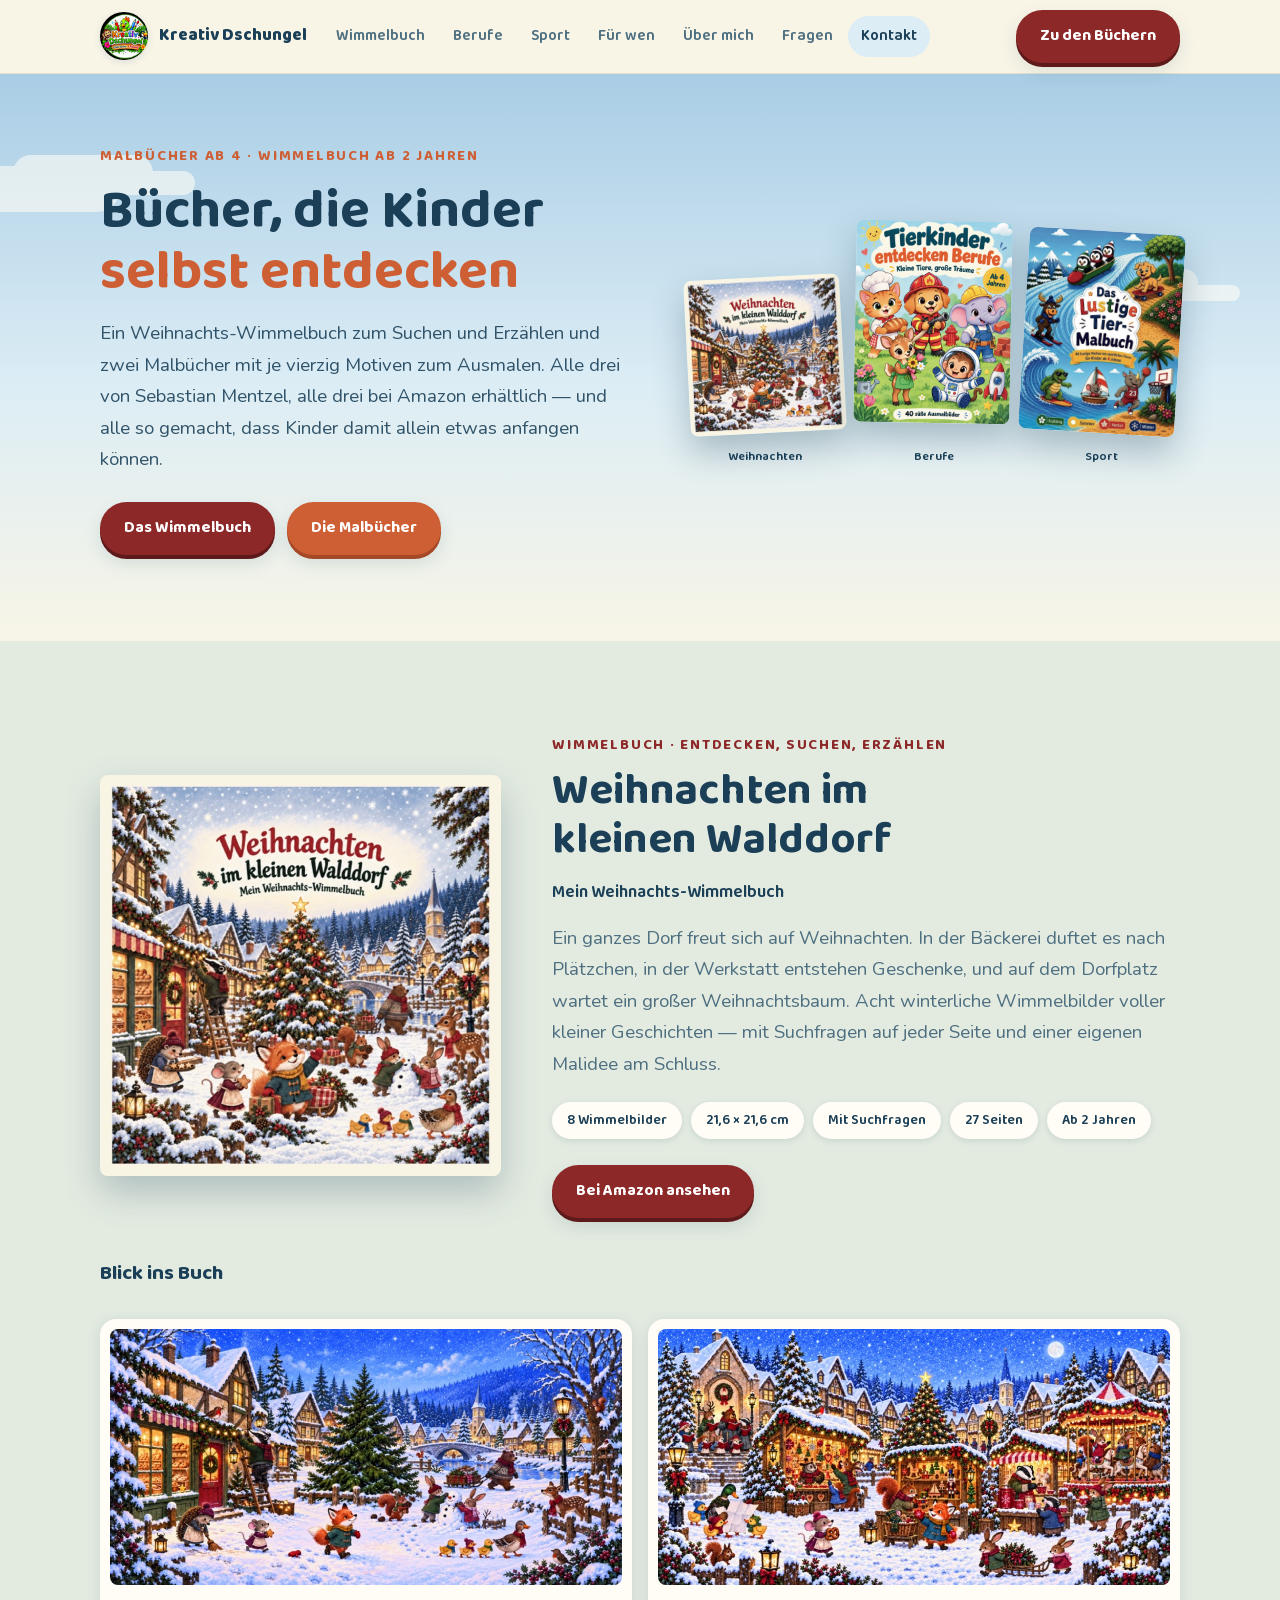
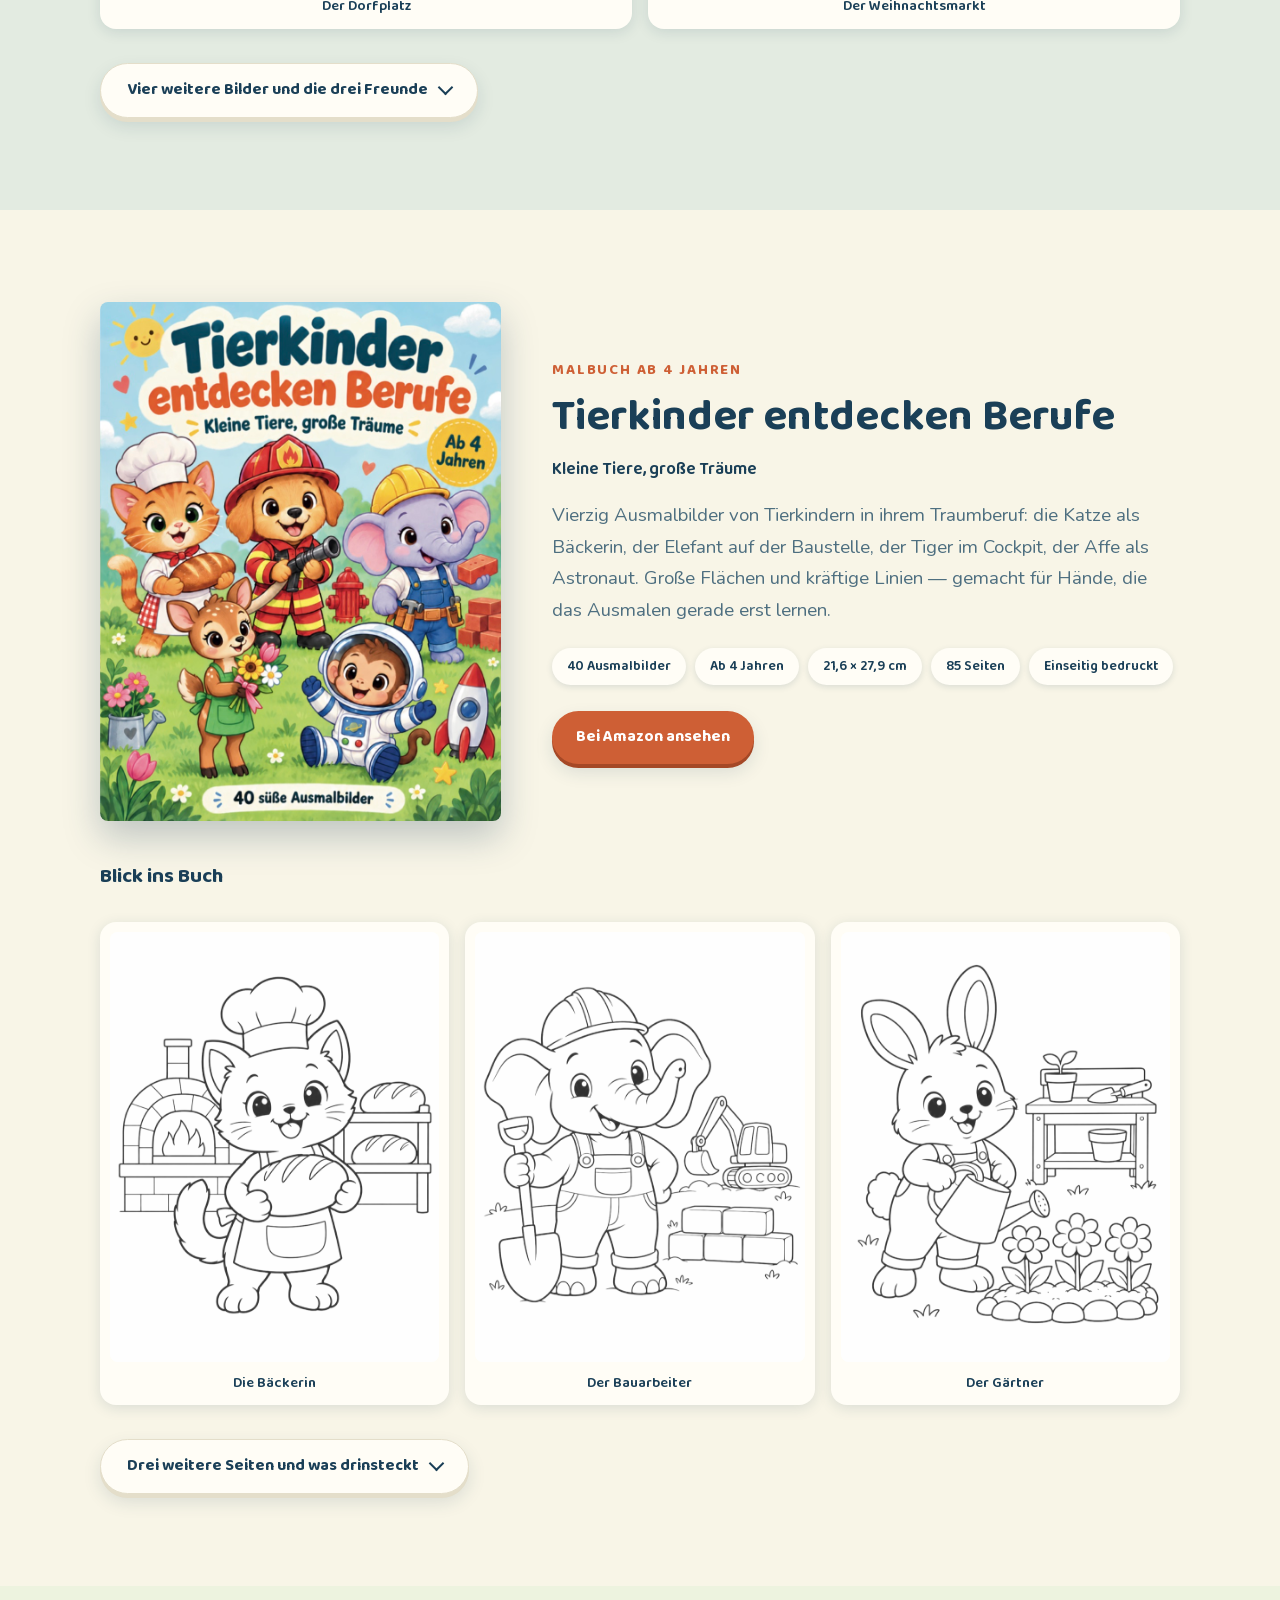
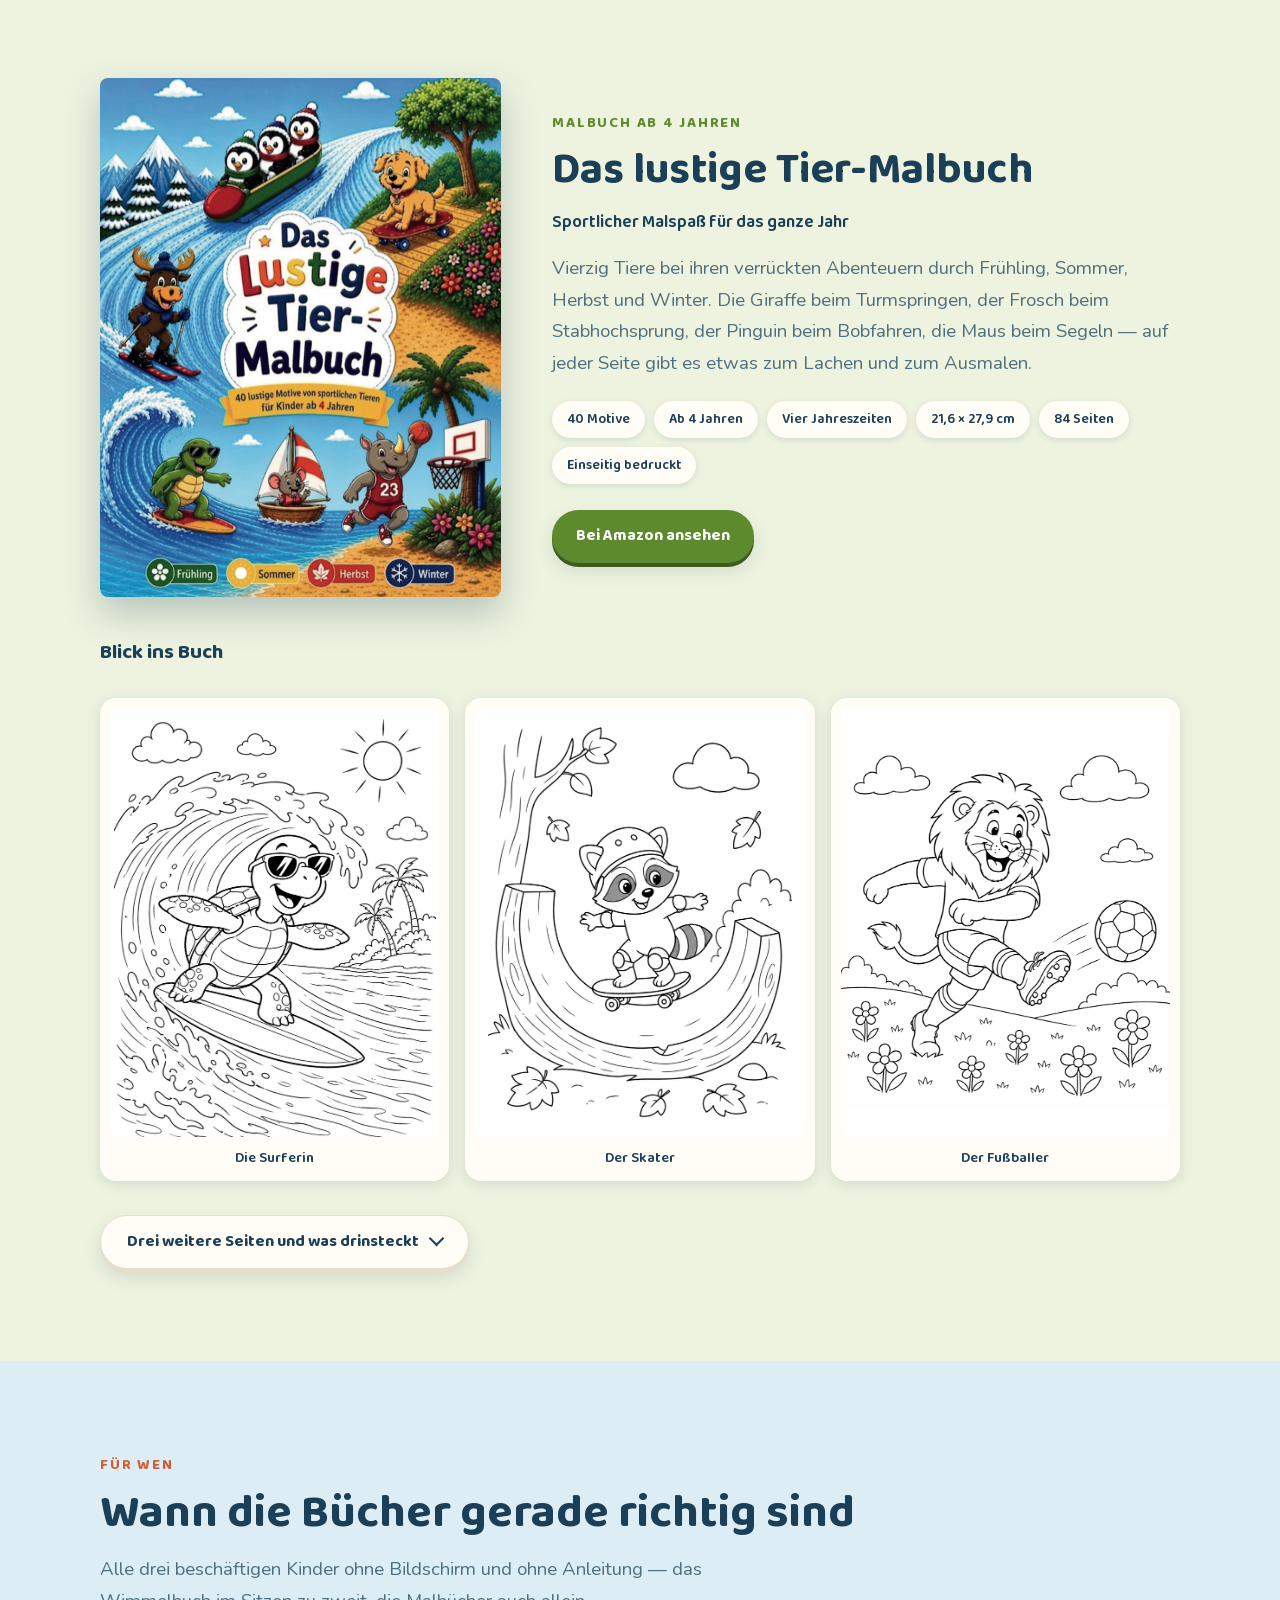
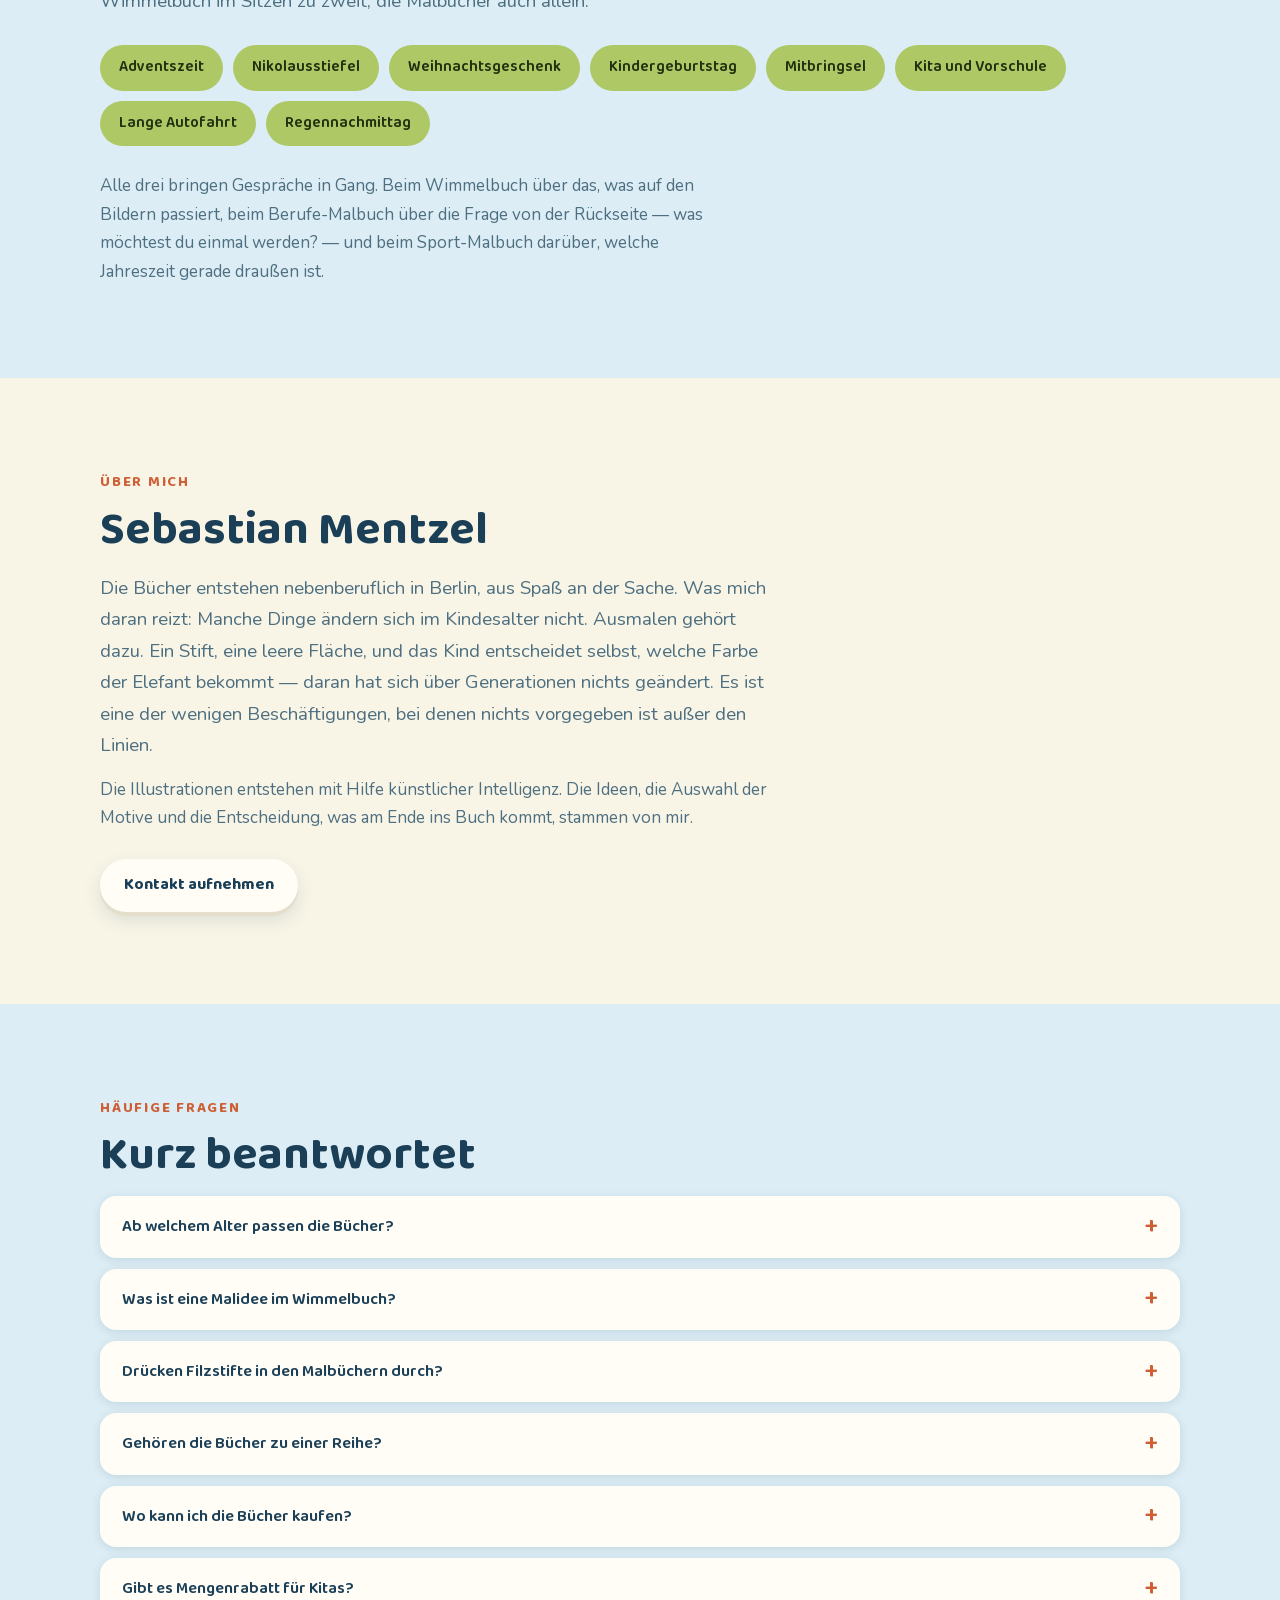
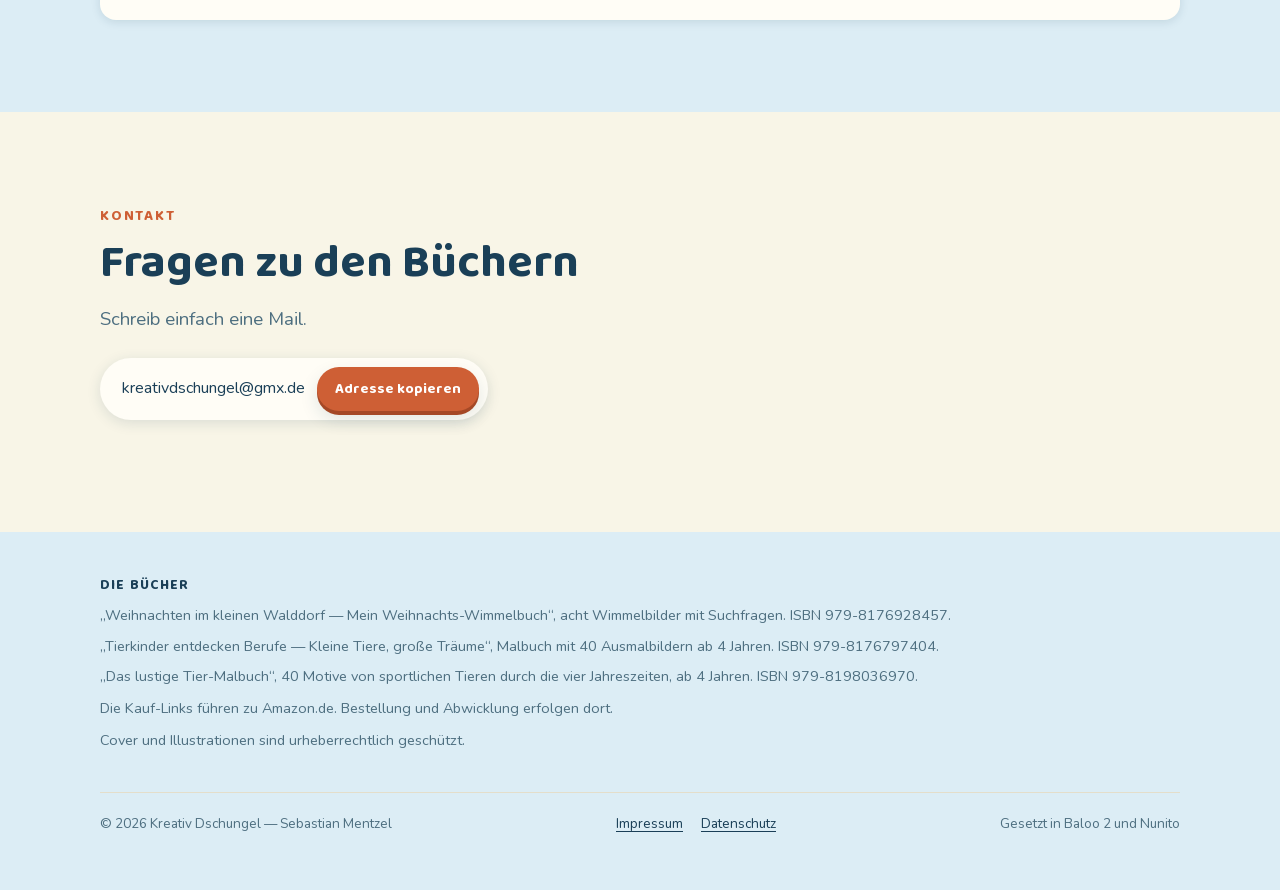
==== index.html @ 21542863 "Knoepfe durch Buttons ersetzen In der FAQ-Antwort zum Kauf, in den dazugehoerigen Strukturdaten und " ====
<!doctype html>
<html lang="de">
<head>
<meta charset="utf-8">
<meta name="viewport" content="width=device-width, initial-scale=1, viewport-fit=cover">

<title>Malbücher ab 4 und Weihnachts-Wimmelbuch ab 2 — Kreativ Dschungel</title>
<meta name="description" content="Zwei Malbücher mit je 40 Motiven ab 4 Jahren und ein Weihnachts-Wimmelbuch ab 2 Jahren. Blick ins Buch online, erhältlich bei Amazon.">
<meta name="author" content="Sebastian Mentzel">
<link rel="canonical" href="https://kreativdschungel.de/">

<meta property="og:type" content="website">
<meta property="og:locale" content="de_DE">
<meta property="og:site_name" content="Kreativ Dschungel">
<meta property="og:title" content="Malbücher ab 4 und Weihnachts-Wimmelbuch ab 2 Jahren">
<meta property="og:description" content="Zwei Malbücher mit je 40 Motiven und ein Weihnachts-Wimmelbuch. Mit Blick ins Buch.">
<meta property="og:image:type" content="image/png">
<meta property="og:url" content="https://kreativdschungel.de/">
<meta property="og:image" content="https://kreativdschungel.de/vorschaubild.png">
<meta property="og:image:width" content="1200">
<meta property="og:image:height" content="630">
<meta property="og:image:alt" content="Die Cover der drei Bücher: Weihnachten im kleinen Walddorf, Tierkinder entdecken Berufe und Das lustige Tier-Malbuch">
<meta name="twitter:card" content="summary_large_image">

<!-- Pinterest: Code aus Einstellungen → Beanspruchte Konten → Website beanspruchen -->
<meta name="p:domain_verify" content="da40b2f46537a0f3eeecba8cd57c18a6">

<link rel="icon" href="favicon.svg" type="image/svg+xml">
<meta name="theme-color" content="#F8F5E7" media="(prefers-color-scheme: light)">
<meta name="theme-color" content="#122A38" media="(prefers-color-scheme: dark)">

<link rel="preload" href="fonts/baloo-2-latin.woff2" as="font" type="font/woff2" crossorigin>
<link rel="preload" href="fonts/nunito-latin.woff2" as="font" type="font/woff2" crossorigin>
<link rel="stylesheet" href="schriften.css">

<link rel="stylesheet" href="stil.css?v=20261118a">
</head>
<body>

<header class="site">
  <div class="wrap bar">
    <a class="marke" href="#oben">
      <img src="bilder/logo.png" alt="" width="48" height="48">
      <span>Kreativ Dschungel</span>
    </a>
    <nav class="haupt" aria-label="Hauptnavigation">
      <a href="#walddorf">Wimmelbuch</a>
      <a href="#tierkinder">Berufe</a>
      <a href="#tiermalbuch">Sport</a>
      <a href="#anlaesse">Für wen</a>
      <a href="#autor">Über mich</a>
      <a href="#fragen">Fragen</a>
      <a href="#kontakt">Kontakt</a>
    </nav>
    <a class="knopf gruen" href="#walddorf">Zu den Büchern</a>
  </div>
</header>

<main id="oben">

<section class="hero">
  <span class="wolke w1"></span><span class="wolke w2"></span>
  <div class="wrap hero-raster">
    <div>
      <p class="kicker">Malbücher ab 4 · Wimmelbuch ab 2 Jahren</p>
      <h1>Bücher, die Kinder <span class="ton">selbst entdecken</span></h1>
      <p class="lead">Ein Weihnachts-Wimmelbuch zum Suchen und Erzählen und zwei Malbücher mit je vierzig Motiven zum Ausmalen. Alle drei von Sebastian Mentzel, alle drei bei Amazon erhältlich — und alle so gemacht, dass Kinder damit allein etwas anfangen können.</p>
      <div class="tasten">
        <a class="knopf gruen" href="#walddorf">Das Wimmelbuch</a>
        <a class="knopf" href="#tierkinder">Die Malbücher</a>
      </div>
    </div>
    <div class="zweibuch">
      <a href="#walddorf">
        <img src="bilder/cover-walddorf.jpg" width="760" height="760" fetchpriority="high" decoding="async" alt="Weihnachts-Wimmelbuch für Kinder: Cover von Weihnachten im kleinen Walddorf mit Fuchs, Maus und geschmücktem Weihnachtsbaum">
        <span>Weihnachten</span>
      </a>
      <a href="#tierkinder">
        <img src="bilder/cover-tierkinder.jpg" width="900" height="1165" alt="Cover: Tierkinder entdecken Berufe — Katze als Bäckerin, Hund als Feuerwehrmann, Elefant als Bauarbeiter">
        <span>Berufe</span>
      </a>
      <a href="#tiermalbuch">
        <img src="bilder/cover-tiermalbuch.jpg" width="760" height="983" alt="Cover: Das lustige Tier-Malbuch — Pinguine im Bob, Elch auf Skiern, Schildkröte auf dem Surfbrett">
        <span>Sport</span>
      </a>
    </div>
  </div>
</section>

<!-- ======================= WIMMELBUCH ======================= -->
<section class="buch walddorf" id="walddorf">
  <div class="wrap">
    <div class="buch-kopf">
      <img class="cover" src="bilder/cover-walddorf.jpg" width="760" height="760"
           alt="Weihnachts-Wimmelbuch ab 2 Jahren: Cover von Weihnachten im kleinen Walddorf">
      <div>
        <p class="kicker" style="color:var(--rot)">Wimmelbuch · Entdecken, Suchen, Erzählen</p>
        <h2>Weihnachten im kleinen Walddorf</h2>
        <p class="reihe">Mein Weihnachts-Wimmelbuch</p>
        <p class="lead" style="margin-top:16px">Ein ganzes Dorf freut sich auf Weihnachten. In der Bäckerei duftet es nach Plätzchen, in der Werkstatt entstehen Geschenke, und auf dem Dorfplatz wartet ein großer Weihnachtsbaum. Acht winterliche Wimmelbilder voller kleiner Geschichten — mit Suchfragen auf jeder Seite und einer eigenen Malidee am Schluss.</p>
        <ul class="merkmale">
          <li>8 Wimmelbilder</li>
          <li>21,6 × 21,6 cm</li>
          <li>Mit Suchfragen</li>
          <li>27 Seiten</li>
          <li>Ab 2 Jahren</li>
        </ul>
        <div class="tasten">
          <a class="knopf gruen" href="https://www.amazon.de/dp/B0HL3NRJ7P" target="_blank" rel="noopener">Bei Amazon ansehen</a>
        </div>
      </div>
    </div>


    <h3 style="font-size:1.3rem; margin-top:44px">Blick ins Buch</h3>
    <input class="mehr-schalter" type="checkbox" id="mehr-walddorf">
    <div class="szenen">
        <figure><img src="bilder/wimmel-1.jpg" width="1000" height="500" loading="lazy" alt="Wimmelbild Dorfplatz: verschneites Walddorf mit Häusern, Tannen und spielenden Tieren"><figcaption>Der Dorfplatz</figcaption></figure>
        <figure><img src="bilder/wimmel-3.jpg" width="1000" height="500" loading="lazy" alt="Wimmelbild Weihnachtsmarkt: beleuchtete Buden, Karussell und Besucher im Schnee"><figcaption>Der Weihnachtsmarkt</figcaption></figure>
        <figure><img src="bilder/wimmel-2.jpg" width="1000" height="500" loading="lazy" alt="Wimmelbild Werkstatt: Tiere bauen Weihnachtsgeschenke zwischen Werkzeug und Regalen"><figcaption>Die Werkstatt</figcaption></figure>
        <figure><img src="bilder/wimmel-4.jpg" width="1000" height="500" loading="lazy" alt="Wimmelbild Winterwald: Rehe, Füchse und Schlitten im verschneiten Wald"><figcaption>Der Winterwald</figcaption></figure>
        <figure><img src="bilder/wimmel-5.jpg" width="760" height="760" loading="lazy" alt="Wimmelbild Backstube: Bär, Igel und Hasen backen Weihnachtsplätzchen am Ofen"><figcaption>Die Backstube</figcaption></figure>
        <figure><img src="bilder/wimmel-6.jpg" width="760" height="760" loading="lazy" alt="Wimmelbild Dorfladen: Fuchs und Dachs zwischen Regalen voller Weihnachtswaren"><figcaption>Der Dorfladen</figcaption></figure>
    </div>
    <div class="extra">
      <h3 style="font-size:1.3rem">Drei Freunde führen durch das Dorf</h3>
      <div class="karten">
        <div class="karte">
          <h3>Fips, der Fuchs</h3>
          <p>Am türkisfarbenen Mantel und am gelben Schal zu erkennen. Er läuft durch alle acht Bilder — und ist nicht immer leicht zu finden.</p>
        </div>
        <div class="karte">
          <h3>Milla, die Maus</h3>
          <p>Rotes Kleid, helle Schürze. Sie bringt gern etwas Leckeres mit, meistens frisch aus der Bäckerei.</p>
        </div>
        <div class="karte">
          <h3>Pip, das Rotkehlchen</h3>
          <p>Klein, mit roter Brust, und selten dort, wo man zuerst schaut. Auf jeder Doppelseite sitzt er woanders.</p>
        </div>
      </div>
    </div>
    <label class="mehr-knopf" for="mehr-walddorf">
      <span class="auf">Vier weitere Bilder und die drei Freunde</span>
      <span class="zu">Weniger anzeigen</span>
    </label>
  </div>
</section>

<!-- ======================= MALBUCH ======================= -->
<section class="buch" id="tierkinder">
  <div class="wrap">
    <div class="buch-kopf">
      <img class="cover" src="bilder/cover-tierkinder.jpg" width="900" height="1165"
           alt="Malbuch Berufe ab 4 Jahren: Cover von Tierkinder entdecken Berufe">
      <div>
        <p class="kicker">Malbuch ab 4 Jahren</p>
        <h2>Tierkinder entdecken Berufe</h2>
        <p class="reihe">Kleine Tiere, große Träume</p>
        <p class="lead" style="margin-top:16px">Vierzig Ausmalbilder von Tierkindern in ihrem Traumberuf: die Katze als Bäckerin, der Elefant auf der Baustelle, der Tiger im Cockpit, der Affe als Astronaut. Große Flächen und kräftige Linien — gemacht für Hände, die das Ausmalen gerade erst lernen.</p>
        <ul class="merkmale">
          <li>40 Ausmalbilder</li>
          <li>Ab 4 Jahren</li>
          <li>21,6 × 27,9 cm</li>
          <li>85 Seiten</li>
          <li>Einseitig bedruckt</li>
        </ul>
        <div class="tasten">
          <a class="knopf" href="https://www.amazon.de/dp/B0HKYQXX5G" target="_blank" rel="noopener">Bei Amazon ansehen</a>
        </div>
      </div>
    </div>


    <h3 style="font-size:1.3rem; margin-top:44px">Blick ins Buch</h3>
    <input class="mehr-schalter" type="checkbox" id="mehr-tierkinder">
    <div class="motive">
        <figure><img src="bilder/ausmalbild-1.png" width="760" height="991" loading="lazy" alt="Ausmalbild Bäckerin: Katze mit Brot vor dem Backofen, Malvorlage für Kinder ab 4"><figcaption>Die Bäckerin</figcaption></figure>
        <figure><img src="bilder/ausmalbild-3.png" width="760" height="991" loading="lazy" alt="Ausmalbild Bauarbeiter: Elefant mit Schaufel und Bagger, Malvorlage für Kinder ab 4"><figcaption>Der Bauarbeiter</figcaption></figure>
        <figure><img src="bilder/ausmalbild-2.png" width="760" height="991" loading="lazy" alt="Ausmalbild Gärtner: Hase mit Gießkanne im Blumenbeet, Malvorlage für Kinder ab 4"><figcaption>Der Gärtner</figcaption></figure>
        <figure><img src="bilder/ausmalbild-4.png" width="760" height="991" loading="lazy" alt="Ausmalbild Pilot: Tiger mit Klemmbrett vor einem Flugzeug, Malvorlage für Kinder ab 4"><figcaption>Der Pilot</figcaption></figure>
        <figure><img src="bilder/ausmalbild-5.png" width="760" height="991" loading="lazy" alt="Ausmalbild Friseur: Löwe mit Kamm und Schere, Malvorlage für Kinder ab 4"><figcaption>Der Friseur</figcaption></figure>
        <figure><img src="bilder/ausmalbild-6.png" width="760" height="991" loading="lazy" alt="Ausmalbild Koch: Bär mit Kochlöffel am Herd, Malvorlage für Kinder ab 4"><figcaption>Der Koch</figcaption></figure>
    </div>
    <div class="extra">
      <div class="karten">
        <div class="karte">
          <h3>Große Flächen</h3>
          <p>Keine Schraffuren, keine Mini-Details. Die Formen sind so groß, dass der Stift auch dann im Feld bleibt, wenn die Hand noch wackelt.</p>
        </div>
        <div class="karte">
          <h3>Einseitig bedruckt</h3>
          <p>Jedes Motiv hat seine eigene Seite, die Rückseite bleibt leer. Drückt ein Filzstift durch, ist kein zweites Bild ruiniert.</p>
        </div>
        <div class="karte">
          <h3>Vierzig Berufe</h3>
          <p>Vom Bäcker über die Feuerwehr bis zur Raumfahrt. Jedes Bild zeigt einen Beruf mit seinem Werkzeug — und gibt beim Ausmalen etwas zu erzählen.</p>
        </div>
      </div>
    </div>
    <label class="mehr-knopf" for="mehr-tierkinder">
      <span class="auf">Drei weitere Seiten und was drinsteckt</span>
      <span class="zu">Weniger anzeigen</span>
    </label>
  </div>
</section>

<!-- ======================= SPORT-MALBUCH ======================= -->
<section class="buch sport" id="tiermalbuch">
  <div class="wrap">
    <div class="buch-kopf">
      <img class="cover" src="bilder/cover-tiermalbuch.jpg" width="760" height="983"
           alt="Tier-Malbuch ab 4 Jahren: Cover mit sportlichen Tieren in allen vier Jahreszeiten">
      <div>
        <p class="kicker" style="color:var(--sport)">Malbuch ab 4 Jahren</p>
        <h2>Das lustige Tier-Malbuch</h2>
        <p class="reihe">Sportlicher Malspaß für das ganze Jahr</p>
        <p class="lead" style="margin-top:16px">Vierzig Tiere bei ihren verrückten Abenteuern durch Frühling, Sommer, Herbst und Winter. Die Giraffe beim Turmspringen, der Frosch beim Stabhochsprung, der Pinguin beim Bobfahren, die Maus beim Segeln — auf jeder Seite gibt es etwas zum Lachen und zum Ausmalen.</p>
        <ul class="merkmale">
          <li>40 Motive</li>
          <li>Ab 4 Jahren</li>
          <li>Vier Jahreszeiten</li>
          <li>21,6 × 27,9 cm</li>
          <li>84 Seiten</li>
          <li>Einseitig bedruckt</li>
        </ul>
        <div class="tasten">
          <a class="knopf gras" href="https://www.amazon.de/dp/B0H2L4VM4R" target="_blank" rel="noopener">Bei Amazon ansehen</a>
        </div>
      </div>
    </div>


    <h3 style="font-size:1.3rem; margin-top:44px">Blick ins Buch</h3>
    <input class="mehr-schalter" type="checkbox" id="mehr-tiermalbuch">
    <div class="motive">
        <figure><img src="bilder/sport-3.png" width="760" height="991" loading="lazy" alt="Ausmalbild Schildkröte beim Surfen: Schildkröte mit Sonnenbrille auf der Welle, Malvorlage für Kinder ab 4"><figcaption>Die Surferin</figcaption></figure>
        <figure><img src="bilder/sport-5.png" width="760" height="991" loading="lazy" alt="Ausmalbild Waschbär auf dem Skateboard: Waschbär mit Helm in der Rampe, Malvorlage für Kinder ab 4"><figcaption>Der Skater</figcaption></figure>
        <figure><img src="bilder/sport-1.png" width="760" height="991" loading="lazy" alt="Ausmalbild Löwe beim Fußball: Löwe mit Trikot und Ball auf der Wiese, Malvorlage für Kinder ab 4"><figcaption>Der Fußballer</figcaption></figure>
        <figure><img src="bilder/sport-2.png" width="760" height="991" loading="lazy" alt="Ausmalbild Hase beim Seilspringen: Hase springt Seil zwischen Blumen, Malvorlage für Kinder ab 4"><figcaption>Die Seilspringerin</figcaption></figure>
        <figure><img src="bilder/sport-4.png" width="760" height="991" loading="lazy" alt="Ausmalbild Krabbe beim Volleyball: Krabbe am Netz im Sand, Malvorlage für Kinder ab 4"><figcaption>Der Volleyballer</figcaption></figure>
        <figure><img src="bilder/sport-6.png" width="760" height="991" loading="lazy" alt="Ausmalbild Katze beim Schlittschuhlaufen: Katze mit Mütze auf dem Eis, Malvorlage für Kinder ab 4"><figcaption>Die Eisläuferin</figcaption></figure>
    </div>
    <div class="extra">
      <div class="karten">
        <div class="karte">
          <h3>Vier Jahreszeiten</h3>
          <p>Die Motive sind nach Frühling, Sommer, Herbst und Winter geordnet. Nebenbei lernt sich, was im Jahr wann passiert — ohne dass es nach Lernen aussieht.</p>
        </div>
        <div class="karte">
          <h3>Sport als Aufhänger</h3>
          <p>Jedes Tier macht etwas: Skifahren, Surfen, Basketball, Segeln. Das gibt beim Ausmalen mehr zu bereden als ein Tier, das nur dasteht.</p>
        </div>
        <div class="karte">
          <h3>Kein Durchdrücken</h3>
          <p>Jedes Motiv liegt auf einem eigenen Blatt mit leerer Rückseite. Große Ausmalflächen, passend für Kinder ab vier.</p>
        </div>
      </div>
    </div>
    <label class="mehr-knopf" for="mehr-tiermalbuch">
      <span class="auf">Drei weitere Seiten und was drinsteckt</span>
      <span class="zu">Weniger anzeigen</span>
    </label>
  </div>
</section>

<section id="anlaesse" style="background:var(--himmel-hell)">
  <div class="wrap">
    <p class="kicker">Für wen</p>
    <h2>Wann die Bücher gerade richtig sind</h2>
    <p class="lead">Alle drei beschäftigen Kinder ohne Bildschirm und ohne Anleitung — das Wimmelbuch im Sitzen zu zweit, die Malbücher auch allein.</p>
    <ul class="anlaesse">
      <li>Adventszeit</li>
      <li>Nikolausstiefel</li>
      <li>Weihnachtsgeschenk</li>
      <li>Kindergeburtstag</li>
      <li>Mitbringsel</li>
      <li>Kita und Vorschule</li>
      <li>Lange Autofahrt</li>
      <li>Regennachmittag</li>
    </ul>
    <p style="margin-top:26px; max-width:62ch; color:var(--tief-weich)">
      Alle drei bringen Gespräche in Gang. Beim Wimmelbuch über das, was auf den
      Bildern passiert, beim Berufe-Malbuch über die Frage von der Rückseite — was
      möchtest du einmal werden? — und beim Sport-Malbuch darüber, welche Jahreszeit
      gerade draußen ist.
    </p>
  </div>
</section>

<section id="autor">
  <div class="wrap autor">
    <div>
      <p class="kicker">Über mich</p>
      <h2>Sebastian Mentzel</h2>
      <p class="lead" style="margin-top:16px">
        Die B&#252;cher entstehen nebenberuflich in Berlin, aus Spa&#223; an der Sache.
        Was mich daran reizt: Manche Dinge &#228;ndern sich im Kindesalter nicht. Ausmalen
        geh&#246;rt dazu. Ein Stift, eine leere Fl&#228;che, und das Kind entscheidet selbst,
        welche Farbe der Elefant bekommt — daran hat sich &#252;ber Generationen nichts
        ge&#228;ndert. Es ist eine der wenigen Besch&#228;ftigungen, bei denen nichts
        vorgegeben ist au&#223;er den Linien.
      </p>
      <p style="margin-top:14px; color:var(--tief-weich)">
        Die Illustrationen entstehen mit Hilfe k&#252;nstlicher Intelligenz. Die Ideen, die
        Auswahl der Motive und die Entscheidung, was am Ende ins Buch kommt, stammen von
        mir.
      </p>
      <div class="tasten"><a class="knopf zweit" href="#kontakt">Kontakt aufnehmen</a></div>
    </div>
  </div>
</section>

<section id="fragen" style="background:var(--himmel-hell)">
  <div class="wrap">
    <p class="kicker">Häufige Fragen</p>
    <h2>Kurz beantwortet</h2>

    <details>
      <summary>Ab welchem Alter passen die Bücher?</summary>
      <div class="antwort">Beide Malbücher ab vier Jahren — die Flächen sind groß und die Linien kräftig genug für Kindergartenkinder. Das Wimmelbuch funktioniert schon früher, wenn ein Erwachsener mitschaut und die Suchfragen vorliest.</div>
    </details>
    <details>
      <summary>Was ist eine Malidee im Wimmelbuch?</summary>
      <div class="antwort">Am Ende des Buches steht eine Anregung zum Selbermalen, die an die Bilder anknüpft — so geht das Entdecken ins eigene Gestalten über, ohne dass ein zweites Buch nötig wäre.</div>
    </details>
    <details>
      <summary>Drücken Filzstifte in den Malbüchern durch?</summary>
      <div class="antwort">Filzstifte drücken auf normalem Papier fast immer durch. Deshalb sind beide Malbücher einseitig bedruckt: Die Rückseite jedes Motivs ist leer, ein durchgedrückter Stift ruiniert also kein zweites Bild. Für feine Ergebnisse sind Buntstifte und Wachsmaler trotzdem die bessere Wahl.</div>
    </details>
    <details>
      <summary>Gehören die Bücher zu einer Reihe?</summary>
      <div class="antwort">Alle drei erscheinen unter Kreativ Dschungel, sind aber in sich abgeschlossen und lassen sich unabhängig voneinander nutzen.</div>
    </details>
    <details>
      <summary>Wo kann ich die Bücher kaufen?</summary>
      <div class="antwort">Über Amazon — die Buttons auf dieser Seite führen direkt zur jeweiligen Produktseite. Bestellung, Versand und Rückgabe laufen vollständig dort; über diese Website wird nichts verkauft.</div>
    </details>
    <details>
      <summary>Gibt es Mengenrabatt für Kitas?</summary>
      <div class="antwort">Nein. Die Bücher werden erst gedruckt, wenn jemand sie bestellt (Print on Demand), und ausschließlich über Amazon verkauft. Ich habe keinen Lagerbestand und kann deshalb weder Staffelpreise noch Direktlieferungen anbieten. Mehrere Exemplare bestellt man genauso wie ein einzelnes — über die Produktseite.</div>
    </details>
  </div>
</section>

<section id="kontakt">
  <div class="wrap">
    <p class="kicker">Kontakt</p>
    <h2>Fragen zu den Büchern</h2>
    <p class="lead">Schreib einfach eine Mail.</p>
    <div class="postfach">
      <code id="mailAdresse">kreativdschungel@gmx.de</code>
      <button class="knopf klein" id="kopieren" type="button">Adresse kopieren</button>
    </div>
  </div>
</section>

</main>

<footer class="site">
  <div class="wrap">
    <div class="recht">
      <div>
        <h3>Die Bücher</h3>
        <p>„Weihnachten im kleinen Walddorf — Mein Weihnachts-Wimmelbuch“, acht Wimmelbilder mit Suchfragen. ISBN 979-8176928457.</p>
        <p style="margin-top:6px">„Tierkinder entdecken Berufe — Kleine Tiere, große Träume“, Malbuch mit 40 Ausmalbildern ab 4 Jahren. ISBN 979-8176797404.</p>
        <p style="margin-top:6px">„Das lustige Tier-Malbuch“, 40 Motive von sportlichen Tieren durch die vier Jahreszeiten, ab 4 Jahren. ISBN 979-8198036970.</p>
        <p style="margin-top:8px">Die Kauf-Links führen zu Amazon.de. Bestellung und Abwicklung erfolgen dort.</p>
        <p style="margin-top:8px">Cover und Illustrationen sind urheberrechtlich geschützt.</p>
      </div>
    </div>
    <div class="abspann">
      <span>© <span id="jahr">2026</span> Kreativ Dschungel — Sebastian Mentzel</span>
      <nav class="fussnavi" aria-label="Rechtliches">
        <a href="impressum.html">Impressum</a>
        <a href="datenschutz.html">Datenschutz</a>
      </nav>
      <span>Gesetzt in Baloo 2 und Nunito</span>
    </div>
  </div>
</footer>

<script type="application/ld+json">
{
  "@context": "https://schema.org",
  "@graph": [
    {
      "@type": "WebSite",
      "@id": "https://kreativdschungel.de/#website",
      "url": "https://kreativdschungel.de/",
      "name": "Kreativ Dschungel",
      "description": "Malbücher und Wimmelbücher für Kinder ab 4 Jahren",
      "inLanguage": "de-DE",
      "publisher": {
        "@id": "https://kreativdschungel.de/#verlag"
      }
    },
    {
      "@type": "Organization",
      "@id": "https://kreativdschungel.de/#verlag",
      "name": "Kreativ Dschungel",
      "url": "https://kreativdschungel.de/",
      "logo": "https://kreativdschungel.de/bilder/logo.png",
      "founder": {
        "@id": "https://kreativdschungel.de/#autor"
      }
    },
    {
      "@type": "Person",
      "@id": "https://kreativdschungel.de/#autor",
      "name": "Sebastian Mentzel",
      "jobTitle": "Autor und Illustrator",
      "url": "https://kreativdschungel.de/#autor"
    },
    {
      "@type": "ItemList",
      "name": "Bücher von Kreativ Dschungel",
      "numberOfItems": 3,
      "itemListElement": [
        {
          "@type": "Book",
          "position": 1,
          "name": "Weihnachten im kleinen Walddorf: Mein Weihnachts-Wimmelbuch",
          "author": {
            "@id": "https://kreativdschungel.de/#autor"
          },
          "inLanguage": "de",
          "bookFormat": "https://schema.org/Paperback",
          "genre": "Wimmelbuch",
          "image": "https://kreativdschungel.de/bilder/cover-walddorf.jpg",
          "sameAs": "https://www.amazon.de/dp/B0HL3NRJ7P",
          "publisher": {
            "@id": "https://kreativdschungel.de/#verlag"
          },
          "isAccessibleForFree": false
        },
        {
          "@type": "Book",
          "position": 2,
          "name": "Tierkinder entdecken Berufe: Kleine Tiere, große Träume",
          "author": {
            "@id": "https://kreativdschungel.de/#autor"
          },
          "inLanguage": "de",
          "bookFormat": "https://schema.org/Paperback",
          "typicalAgeRange": "4-8",
          "genre": "Malbuch",
          "image": "https://kreativdschungel.de/bilder/cover-tierkinder.jpg",
          "sameAs": "https://www.amazon.de/dp/B0HKYQXX5G",
          "publisher": {
            "@id": "https://kreativdschungel.de/#verlag"
          },
          "isAccessibleForFree": false
        },
        {
          "@type": "Book",
          "position": 3,
          "name": "Das lustige Tier-Malbuch: 40 lustige Motive von sportlichen Tieren für Kinder ab 4 Jahren",
          "author": {
            "@id": "https://kreativdschungel.de/#autor"
          },
          "inLanguage": "de",
          "bookFormat": "https://schema.org/Paperback",
          "typicalAgeRange": "4-8",
          "genre": "Malbuch",
          "image": "https://kreativdschungel.de/bilder/cover-tiermalbuch.jpg",
          "sameAs": "https://www.amazon.de/dp/B0H2L4VM4R",
          "publisher": {
            "@id": "https://kreativdschungel.de/#verlag"
          },
          "isAccessibleForFree": false
        }
      ]
    },
    {
      "@type": "FAQPage",
      "mainEntity": [
        {
          "@type": "Question",
          "name": "Was ist eine Malidee im Wimmelbuch?",
          "acceptedAnswer": {
            "@type": "Answer",
            "text": "Am Ende des Buches steht eine Anregung zum Selbermalen, die an die Bilder anknüpft — so geht das Entdecken ins eigene Gestalten über, ohne dass ein zweites Buch nötig wäre."
          }
        },
        {
          "@type": "Question",
          "name": "Drücken Filzstifte in den Malbüchern durch?",
          "acceptedAnswer": {
            "@type": "Answer",
            "text": "Filzstifte drücken auf normalem Papier fast immer durch. Deshalb sind beide Malbücher einseitig bedruckt: Die Rückseite jedes Motivs ist leer, ein durchgedrückter Stift ruiniert also kein zweites Bild. Für feine Ergebnisse sind Buntstifte und Wachsmaler trotzdem die bessere Wahl."
          }
        },
        {
          "@type": "Question",
          "name": "Gehören die Bücher zu einer Reihe?",
          "acceptedAnswer": {
            "@type": "Answer",
            "text": "Alle drei erscheinen unter Kreativ Dschungel, sind aber in sich abgeschlossen und lassen sich unabhängig voneinander nutzen."
          }
        },
        {
          "@type": "Question",
          "name": "Gibt es Mengenrabatt für Kitas?",
          "acceptedAnswer": {
            "@type": "Answer",
            "text": "Nein. Die Bücher werden erst gedruckt, wenn jemand sie bestellt (Print on Demand), und ausschließlich über Amazon verkauft. Ich habe keinen Lagerbestand und kann deshalb weder Staffelpreise noch Direktlieferungen anbieten. Mehrere Exemplare bestellt man genauso wie ein einzelnes — über die Produktseite."
          }
        },
        {
          "@type": "Question",
          "name": "Wo kann ich die Bücher kaufen?",
          "acceptedAnswer": {
            "@type": "Answer",
            "text": "Über Amazon — die Buttons auf dieser Seite führen direkt zur jeweiligen Produktseite. Bestellung, Versand und Rückgabe laufen vollständig dort; über diese Website wird nichts verkauft."
          }
        }
      ]
    }
  ]
}
</script>

<script>
(function(){
  "use strict";

  /* --- E-Mail-Adresse kopieren --- */
  var knopf = document.getElementById("kopieren");
  var adresse = document.getElementById("mailAdresse");
  if (knopf && adresse) {
    knopf.addEventListener("click", function(){
      var beschriftung = "Adresse kopieren";
      function quittung(wort){
        knopf.textContent = wort;
        setTimeout(function(){ knopf.textContent = beschriftung; }, 1800);
      }
      function markieren(){
        var r = document.createRange(); r.selectNodeContents(adresse);
        var s = window.getSelection(); s.removeAllRanges(); s.addRange(r);
        quittung("Markiert — jetzt kopieren");
      }
      if (navigator.clipboard && navigator.clipboard.writeText) {
        navigator.clipboard.writeText(adresse.textContent.trim())
          .then(function(){ quittung("Kopiert ✓"); })
          .catch(markieren);
      } else { markieren(); }
    });
  }

  /* --- aktiver Navigationspunkt --- */
  var links = Array.prototype.slice.call(document.querySelectorAll("nav.haupt a"));
  var ziele = links.map(function(a){ return document.querySelector(a.getAttribute("href")); }).filter(Boolean);
  if (window.IntersectionObserver && ziele.length) {
    var beobachter = new IntersectionObserver(function(eintraege){
      eintraege.forEach(function(e){
        if (!e.isIntersecting) return;
        links.forEach(function(a){
          a.classList.toggle("aktiv", a.getAttribute("href") === "#" + e.target.id);
        });
      });
    }, { rootMargin: "-45% 0px -50% 0px" });
    ziele.forEach(function(z){ beobachter.observe(z); });
  }

  document.getElementById("jahr").textContent = new Date().getFullYear();
})();
</script>

</body>
</html>
---- schriften.css ----
/* Lokal eingebundene Schriften — kein Aufruf an Google.
   Baloo 2 (Überschriften, rund und kräftig wie die Schrift auf dem Buchcover)
   und Nunito (Fließtext). Beide OFL-lizenziert.
   Subsets: latin + latin-ext, deckt Umlaute und ß ab. */

/* latin-ext */
@font-face {
  font-family: 'Baloo 2';
  font-style: normal;
  font-weight: 500 800;
  font-display: swap;
  src: url(fonts/baloo-2-latin-ext.woff2) format('woff2');
  unicode-range: U+0100-02BA, U+02BD-02C5, U+02C7-02CC, U+02CE-02D7, U+02DD-02FF, U+0304, U+0308, U+0329, U+1D00-1DBF, U+1E00-1E9F, U+1EF2-1EFF, U+2020, U+20A0-20AB, U+20AD-20C4, U+2113, U+2C60-2C7F, U+A720-A7FF;
}

/* latin */
@font-face {
  font-family: 'Baloo 2';
  font-style: normal;
  font-weight: 500 800;
  font-display: swap;
  src: url(fonts/baloo-2-latin.woff2) format('woff2');
  unicode-range: U+0000-00FF, U+0131, U+0152-0153, U+02BB-02BC, U+02C6, U+02DA, U+02DC, U+0304, U+0308, U+0329, U+2000-206F, U+20AC, U+2122, U+2191, U+2193, U+2212, U+2215, U+FEFF, U+FFFD;
}

/* latin-ext */
@font-face {
  font-family: 'Nunito';
  font-style: normal;
  font-weight: 400 700;
  font-display: swap;
  src: url(fonts/nunito-latin-ext.woff2) format('woff2');
  unicode-range: U+0100-02BA, U+02BD-02C5, U+02C7-02CC, U+02CE-02D7, U+02DD-02FF, U+0304, U+0308, U+0329, U+1D00-1DBF, U+1E00-1E9F, U+1EF2-1EFF, U+2020, U+20A0-20AB, U+20AD-20C4, U+2113, U+2C60-2C7F, U+A720-A7FF;
}

/* latin */
@font-face {
  font-family: 'Nunito';
  font-style: normal;
  font-weight: 400 700;
  font-display: swap;
  src: url(fonts/nunito-latin.woff2) format('woff2');
  unicode-range: U+0000-00FF, U+0131, U+0152-0153, U+02BB-02BC, U+02C6, U+02DA, U+02DC, U+0304, U+0308, U+0329, U+2000-206F, U+20AC, U+2122, U+2191, U+2193, U+2212, U+2215, U+FEFF, U+FFFD;
}
---- stil.css ----
/* Layout: eine Seite, zwei Buchkapitel. Jedes Buch bekommt einen eigenen
   Farbakzent, der aus seinem Cover stammt — Tannengrün und Rot für das
   Wimmelbuch, Orange und Himmelblau für das Malbuch. Der Rahmen bleibt
   cremefarben, damit beide zur selben Marke gehören. */
:root{
  --creme:#F8F5E7; --papier:#FFFDF6; --tief:#1A3F57; --tief-weich:#4E6F80;
  --orange:#CE5F35; --himmel:#A9CDE5; --himmel-hell:#DCEDF5;
  --wiese:#AEC865; --gelb:#E8C457;
  --tanne:#1E3D28; --tanne-hell:#E3EBE1; --rot:#8C2828; --gold:#C9A227;
  --sport:#5E8A2E; --sport-hell:#EDF3DF;
  --linie:#E4DECA; --schatten:rgba(26,63,87,.13);

  --titel:"Baloo 2","Trebuchet MS",system-ui,sans-serif;
  --text:"Nunito","Segoe UI",system-ui,sans-serif;

  --r-m:16px; --r-l:26px; --r-xl:36px;
}
@media (prefers-color-scheme:dark){
  :root:not([data-theme="light"]){
    --creme:#122A38; --papier:#1B3A4B; --tief:#EAF3F7; --tief-weich:#A9C4D1;
    --orange:#F08A5D; --himmel:#2C5468; --himmel-hell:#1B3A4B;
    --wiese:#8FB255; --gelb:#F0CF6B;
    --tanne:#8FC3A1; --tanne-hell:#17333A; --rot:#E08A80; --gold:#E3C76B;
    --sport:#A8C96E; --sport-hell:#16303A;
    --linie:#2C5468; --schatten:rgba(0,0,0,.45);
    color-scheme:dark;
  }
}
:root[data-theme="dark"]{
  --creme:#122A38; --papier:#1B3A4B; --tief:#EAF3F7; --tief-weich:#A9C4D1;
  --orange:#F08A5D; --himmel:#2C5468; --himmel-hell:#1B3A4B;
  --wiese:#8FB255; --gelb:#F0CF6B;
  --tanne:#8FC3A1; --tanne-hell:#17333A; --rot:#E08A80; --gold:#E3C76B;
  --sport:#A8C96E; --sport-hell:#16303A;
  --linie:#2C5468; --schatten:rgba(0,0,0,.45);
  color-scheme:dark;
}

*{box-sizing:border-box}
html{-webkit-text-size-adjust:100%; scroll-behavior:smooth}
:root{padding-top:env(safe-area-inset-top,0px); padding-bottom:env(safe-area-inset-bottom,0px)}
[hidden]{display:none!important}
body{
  margin:0; background:var(--creme); color:var(--tief);
  font-family:var(--text); font-size:17px; line-height:1.68;
  -webkit-font-smoothing:antialiased;
}
h1,h2,h3{font-family:var(--titel); font-weight:700; line-height:1.12; margin:0; text-wrap:balance}
p{margin:0}
a{color:inherit}
img{max-width:100%; height:auto; display:block}

.wrap{max-width:1120px; margin-inline:auto; padding-inline:max(20px,env(safe-area-inset-left,0px))}
section{padding-block:clamp(54px,8vw,92px)}
.kicker{font-family:var(--titel); font-weight:700; font-size:.92rem;
        letter-spacing:.12em; text-transform:uppercase; color:var(--orange)}
h2{font-size:clamp(1.9rem,4.4vw,2.9rem); margin-block:10px 14px}
.lead{font-size:clamp(1.03rem,1.7vw,1.17rem); color:var(--tief-weich); max-width:62ch}

/* ---------- Hinweisstreifen: nach dem Ausfüllen löschen ---------- */

/* ---------- Kopfzeile ---------- */
header.site{position:sticky; top:env(safe-area-inset-top,0px); z-index:50;
            background:color-mix(in srgb,var(--creme) 90%,transparent);
            backdrop-filter:blur(12px); border-bottom:1px solid var(--linie)}
.bar{display:flex; align-items:center; gap:16px; padding-block:10px}
.marke{display:flex; align-items:center; gap:11px; text-decoration:none; white-space:nowrap}
.marke img{width:48px; height:48px; flex:none; border-radius:50%;
           object-fit:cover; box-shadow:0 2px 7px var(--schatten)}
.marke span{font-family:var(--titel); font-weight:800; font-size:1.06rem; line-height:1.1}
nav.haupt{flex:1; min-width:0; display:flex; gap:2px; overflow-x:auto; scrollbar-width:none;
  mask-image:linear-gradient(to right,#000 calc(100% - 28px),transparent);
  -webkit-mask-image:linear-gradient(to right,#000 calc(100% - 28px),transparent)}
nav.haupt::-webkit-scrollbar{display:none}
nav.haupt a{font-family:var(--titel); font-weight:600; font-size:.95rem; text-decoration:none;
            white-space:nowrap; padding:8px 13px; border-radius:99px; color:var(--tief-weich)}
nav.haupt a:hover,nav.haupt a.aktiv{color:var(--tief); background:var(--himmel-hell)}

.knopf{display:inline-flex; align-items:center; gap:9px; text-decoration:none;
       font-family:var(--titel); font-weight:700; font-size:1rem;
       padding:13px 24px; border-radius:99px; border:none; cursor:pointer;
       background:var(--orange); color:#fff;
       box-shadow:0 4px 0 #A54826, 0 8px 18px var(--schatten);
       transition:transform .1s ease, box-shadow .1s ease}
.knopf:hover{transform:translateY(-2px); box-shadow:0 6px 0 #A54826, 0 12px 22px var(--schatten)}
.knopf:active{transform:translateY(2px); box-shadow:0 2px 0 #A54826}
.knopf.gruen{background:var(--rot); box-shadow:0 4px 0 #5E1A1A, 0 8px 18px var(--schatten); color:#fff}
.knopf.gruen:hover{box-shadow:0 6px 0 #5E1A1A, 0 12px 22px var(--schatten)}
.knopf.gruen:active{box-shadow:0 2px 0 #5E1A1A}
.knopf.gras{background:var(--sport); box-shadow:0 4px 0 #3D5C1C, 0 8px 18px var(--schatten); color:#fff}
.knopf.gras:hover{box-shadow:0 6px 0 #3D5C1C, 0 12px 22px var(--schatten)}
.knopf.gras:active{box-shadow:0 2px 0 #3D5C1C}
.knopf.zweit{background:var(--papier); color:var(--tief);
             box-shadow:0 4px 0 var(--linie), 0 8px 18px var(--schatten)}
.knopf.zweit:hover{box-shadow:0 6px 0 var(--linie), 0 12px 22px var(--schatten)}
.knopf.zweit:active{box-shadow:0 2px 0 var(--linie)}
.knopf.klein{padding:10px 18px; font-size:.9rem}
a:focus-visible,button:focus-visible,summary:focus-visible{outline:3px solid var(--orange); outline-offset:3px}
.bar .knopf{flex:none}
@media (max-width:860px){ .marke span{display:none} }

/* ---------- Hero ---------- */
.hero{position:relative; overflow:hidden; padding-block:clamp(40px,6vw,70px) clamp(56px,8vw,86px);
      background:linear-gradient(180deg,var(--himmel) 0%,var(--himmel-hell) 55%,var(--creme) 100%)}
.hero .wolke{position:absolute; border-radius:99px; background:var(--papier); opacity:.6;
  box-shadow:38px -16px 0 -5px var(--papier), 86px -6px 0 -11px var(--papier)}
.hero .w1{width:150px; height:46px; top:92px; left:-30px}
.hero .w2{width:120px; height:38px; top:206px; right:9%}
@media (max-width:820px){ .hero .w2{display:none} }
.hero-raster{position:relative; display:grid; grid-template-columns:1fr .92fr;
             gap:clamp(26px,4vw,52px); align-items:center}
.hero h1{font-size:clamp(2.1rem,5vw,3.4rem); margin-top:12px}
.hero h1 .ton{color:var(--orange)}
.hero p.lead{margin-top:16px; color:var(--tief); opacity:.88}
.tasten{display:flex; flex-wrap:wrap; gap:12px; margin-top:26px}
.zweibuch{display:grid; grid-template-columns:repeat(3,1fr); gap:12px; align-items:end}
.zweibuch a{text-decoration:none; display:block}
.zweibuch img{border-radius:8px; box-shadow:0 16px 34px rgba(26,63,87,.3); width:100%}
.zweibuch a:nth-child(1) img{transform:rotate(-3deg)}
.zweibuch a:nth-child(2) img{transform:translateY(-10px) rotate(1deg)}
.zweibuch a:nth-child(3) img{transform:rotate(3.5deg)}
.zweibuch span{display:block; font-family:var(--titel); font-weight:600; font-size:.76rem;
               text-align:center; margin-top:14px; color:var(--tief)}
@media (max-width:820px){ .hero-raster{grid-template-columns:1fr} }

/* ---------- Buchkapitel ---------- */
.buch{padding-block:clamp(54px,8vw,92px)}
.buch.walddorf{background:var(--tanne-hell)}
.buch.sport{background:var(--sport-hell)}
.buch-kopf{display:grid; grid-template-columns:.78fr 1.22fr; gap:clamp(26px,4vw,52px); align-items:center}
.buch-kopf img.cover{border-radius:8px; box-shadow:0 16px 36px rgba(26,63,87,.26)}
.buch h2{font-size:clamp(1.8rem,4.2vw,2.7rem)}
.buch .reihe{font-family:var(--titel); font-weight:600; font-size:1.08rem; margin-top:8px}
.merkmale{display:flex; flex-wrap:wrap; gap:9px; margin-top:22px; list-style:none; padding:0}
.merkmale li{font-family:var(--titel); font-weight:600; font-size:.86rem; padding:7px 15px;
             border-radius:99px; background:var(--papier); box-shadow:0 2px 6px var(--schatten)}
@media (max-width:760px){ .buch-kopf{grid-template-columns:1fr} .buch-kopf img.cover{max-width:300px} }

.szenen{display:grid; grid-template-columns:1fr 1fr; gap:16px; margin-top:34px}
.szenen figure{margin:0; background:var(--papier); border-radius:var(--r-m); padding:10px;
               box-shadow:0 3px 14px var(--schatten)}
.szenen img{border-radius:8px; width:100%}
.szenen figcaption{font-family:var(--titel); font-weight:600; font-size:.9rem;
                   text-align:center; padding-top:9px}
@media (max-width:620px){ .szenen{grid-template-columns:1fr} }

.motive{display:grid; grid-template-columns:repeat(3,1fr); gap:16px; margin-top:34px}
.motive figure{margin:0; background:var(--papier); border-radius:var(--r-m); padding:10px;
               box-shadow:0 3px 14px var(--schatten)}
.motive img{border-radius:8px; background:#fff; aspect-ratio:760/991; object-fit:contain; width:100%}
.motive figcaption{font-family:var(--titel); font-weight:600; font-size:.9rem;
                   text-align:center; padding-top:9px}
@media (max-width:820px){ .motive{grid-template-columns:repeat(2,1fr)} }
@media (max-width:440px){ .motive{grid-template-columns:1fr} }

.karten{display:grid; grid-template-columns:repeat(auto-fit,minmax(215px,1fr)); gap:16px; margin-top:30px}
.karte{background:var(--papier); border-radius:var(--r-l); padding:22px 21px;
       box-shadow:0 3px 14px var(--schatten); min-width:0}
.karte h3{font-size:1.08rem; margin-bottom:7px}
.karte p{color:var(--tief-weich); font-size:.95rem}

.anlaesse{display:flex; flex-wrap:wrap; gap:10px; margin-top:28px; list-style:none; padding:0}
.anlaesse li{font-family:var(--titel); font-weight:600; font-size:.95rem;
             padding:10px 19px; border-radius:99px; background:var(--wiese); color:#223010}
:root[data-theme="dark"] .anlaesse li{color:#0E1C08}
@media (prefers-color-scheme:dark){:root:not([data-theme="light"]) .anlaesse li{color:#0E1C08}}

.autor > div{max-width:68ch}

.postfach{display:flex; flex-wrap:wrap; align-items:center; gap:12px; margin-top:22px;
          background:var(--papier); border-radius:99px; padding:9px 9px 9px 22px;
          width:fit-content; max-width:100%; box-shadow:0 3px 14px var(--schatten)}
.postfach code{font-family:var(--text); font-size:1rem; user-select:all; word-break:break-all}

details{background:var(--papier); border-radius:var(--r-m); margin-top:11px;
        overflow:hidden; box-shadow:0 2px 10px var(--schatten)}
summary{cursor:pointer; list-style:none; padding:17px 22px; font-family:var(--titel);
        font-weight:600; font-size:1.02rem; display:flex; align-items:center;
        justify-content:space-between; gap:16px}
summary::-webkit-details-marker{display:none}
summary::after{content:"+"; font-size:1.5rem; color:var(--orange); line-height:1;
               transition:transform .18s ease}
details[open] summary::after{transform:rotate(45deg)}
.antwort{padding:0 22px 19px; color:var(--tief-weich)}

/* Blick ins Buch: ein einziges Raster, das beim Aufklappen wächst.
   Zugeklappt stehen die ersten beiden Bilder, der Rest wird ausgeblendet —
   so ergänzen sich die weiteren Motive ins selbe Raster, statt darunter
   noch einmal als eigener Block zu erscheinen.
   Umgesetzt mit einer Checkbox statt details/summary, weil ein details-Element
   seinen Inhalt immer als geschlossenen Block führt und sich nicht in ein
   darüberliegendes Raster einfügen lässt. Kein JavaScript nötig. */
.mehr-schalter{position:absolute; width:1px; height:1px; opacity:0; pointer-events:none}

.mehr-schalter:not(:checked) ~ .motive > figure:nth-child(n+4){display:none}
.mehr-schalter:not(:checked) ~ .szenen > figure:nth-child(n+3){display:none}
.mehr-schalter:not(:checked) ~ .extra{display:none}
.extra{margin-top:clamp(26px,3vw,36px)}

.mehr-knopf{display:inline-flex; align-items:center; gap:12px; cursor:pointer;
  margin-top:clamp(26px,3vw,34px);
  font-family:var(--titel); font-weight:700; font-size:1rem; color:var(--tief);
  background:var(--papier); border:1px solid var(--linie); border-radius:99px;
  padding:13px 26px; box-shadow:0 4px 0 var(--linie), 0 8px 18px var(--schatten);
  transition:box-shadow .15s ease, transform .15s ease}
.mehr-knopf:hover{box-shadow:0 6px 0 var(--linie), 0 12px 22px var(--schatten);
  transform:translateY(-1px)}
.mehr-knopf:active{box-shadow:0 2px 0 var(--linie); transform:translateY(2px)}
.mehr-knopf::after{content:""; width:9px; height:9px;
  border-right:2.5px solid currentColor; border-bottom:2.5px solid currentColor;
  transform:translateY(-3px) rotate(45deg)}
.mehr-schalter:checked ~ .mehr-knopf::after{transform:translateY(2px) rotate(225deg)}
.mehr-schalter:not(:checked) ~ .mehr-knopf .zu{display:none}
.mehr-schalter:checked ~ .mehr-knopf .auf{display:none}
.mehr-schalter:focus-visible ~ .mehr-knopf{outline:3px solid var(--orange); outline-offset:3px}

/* Einspaltig wuerden drei Vorschaubilder zu viel Platz nehmen. */
@media (max-width:440px){
  .mehr-schalter:not(:checked) ~ .motive > figure:nth-child(n+3){display:none}
}

footer.site{background:var(--himmel-hell); padding-block:46px 54px;
            font-size:.9rem; color:var(--tief-weich); margin-top:20px}
.recht{display:grid; grid-template-columns:repeat(auto-fit,minmax(230px,1fr)); gap:28px}
.recht h3{font-family:var(--titel); font-size:.88rem; letter-spacing:.08em;
          text-transform:uppercase; color:var(--tief); margin-bottom:10px}
.recht p{margin-bottom:6px}
.abspann{margin-top:34px; padding-top:20px; border-top:1px solid var(--linie);
         display:flex; flex-wrap:wrap; gap:12px; justify-content:space-between; font-size:.84rem}

@media (prefers-reduced-motion:reduce){ *{animation:none!important; transition:none!important; scroll-behavior:auto!important} }
/* Rechtliche Unterseiten */
.rechtstext{max-width:72ch; padding-block:12px 8px}
.rechtstext h1{font-size:clamp(1.9rem,1.3rem + 2vw,2.6rem); margin-bottom:6px}
.rechtstext h2{font-family:var(--titel); font-size:1.05rem; letter-spacing:.04em;
               text-transform:uppercase; color:var(--tief); margin:30px 0 10px}
.rechtstext p{margin-bottom:10px}
.rechtstext .stand{color:var(--tief-weich); font-size:.9rem}
.fussnavi{display:flex; flex-wrap:wrap; gap:18px}
.fussnavi a{color:var(--tief); text-decoration:underline; text-underline-offset:3px}
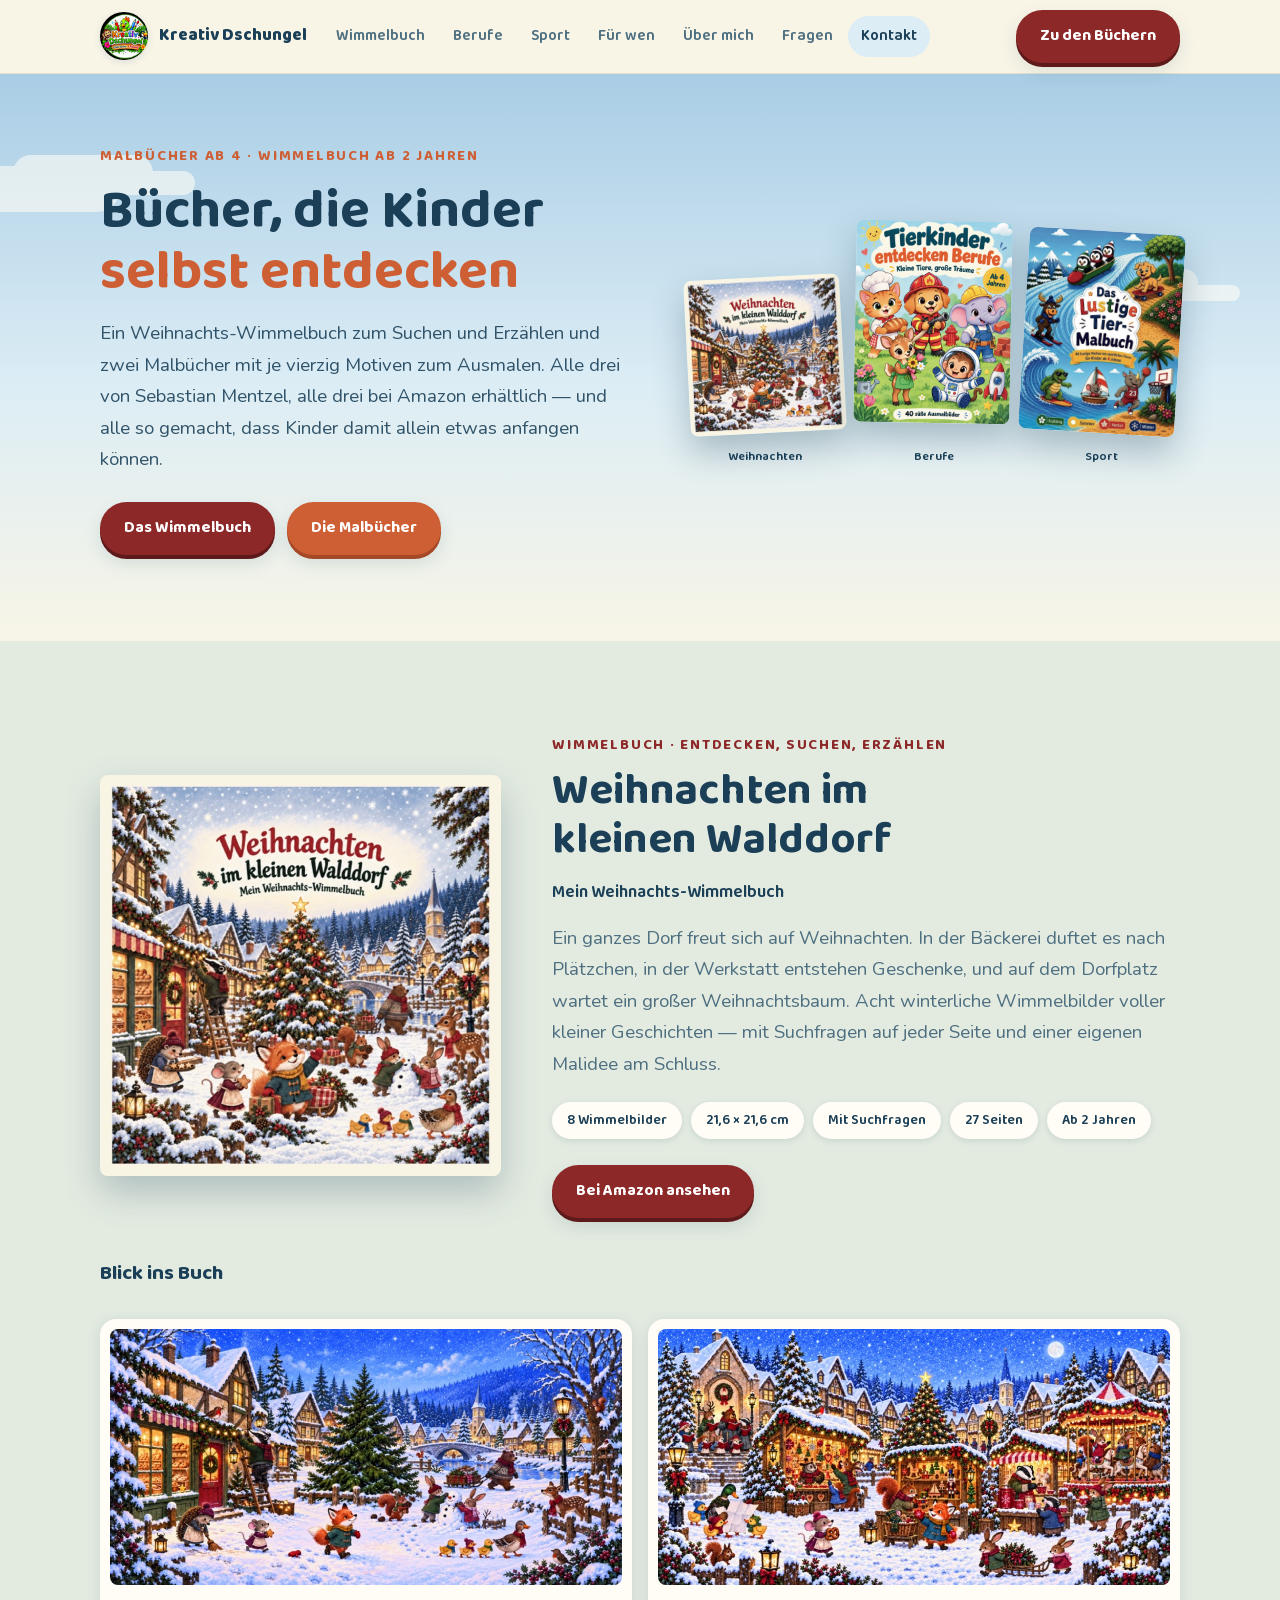
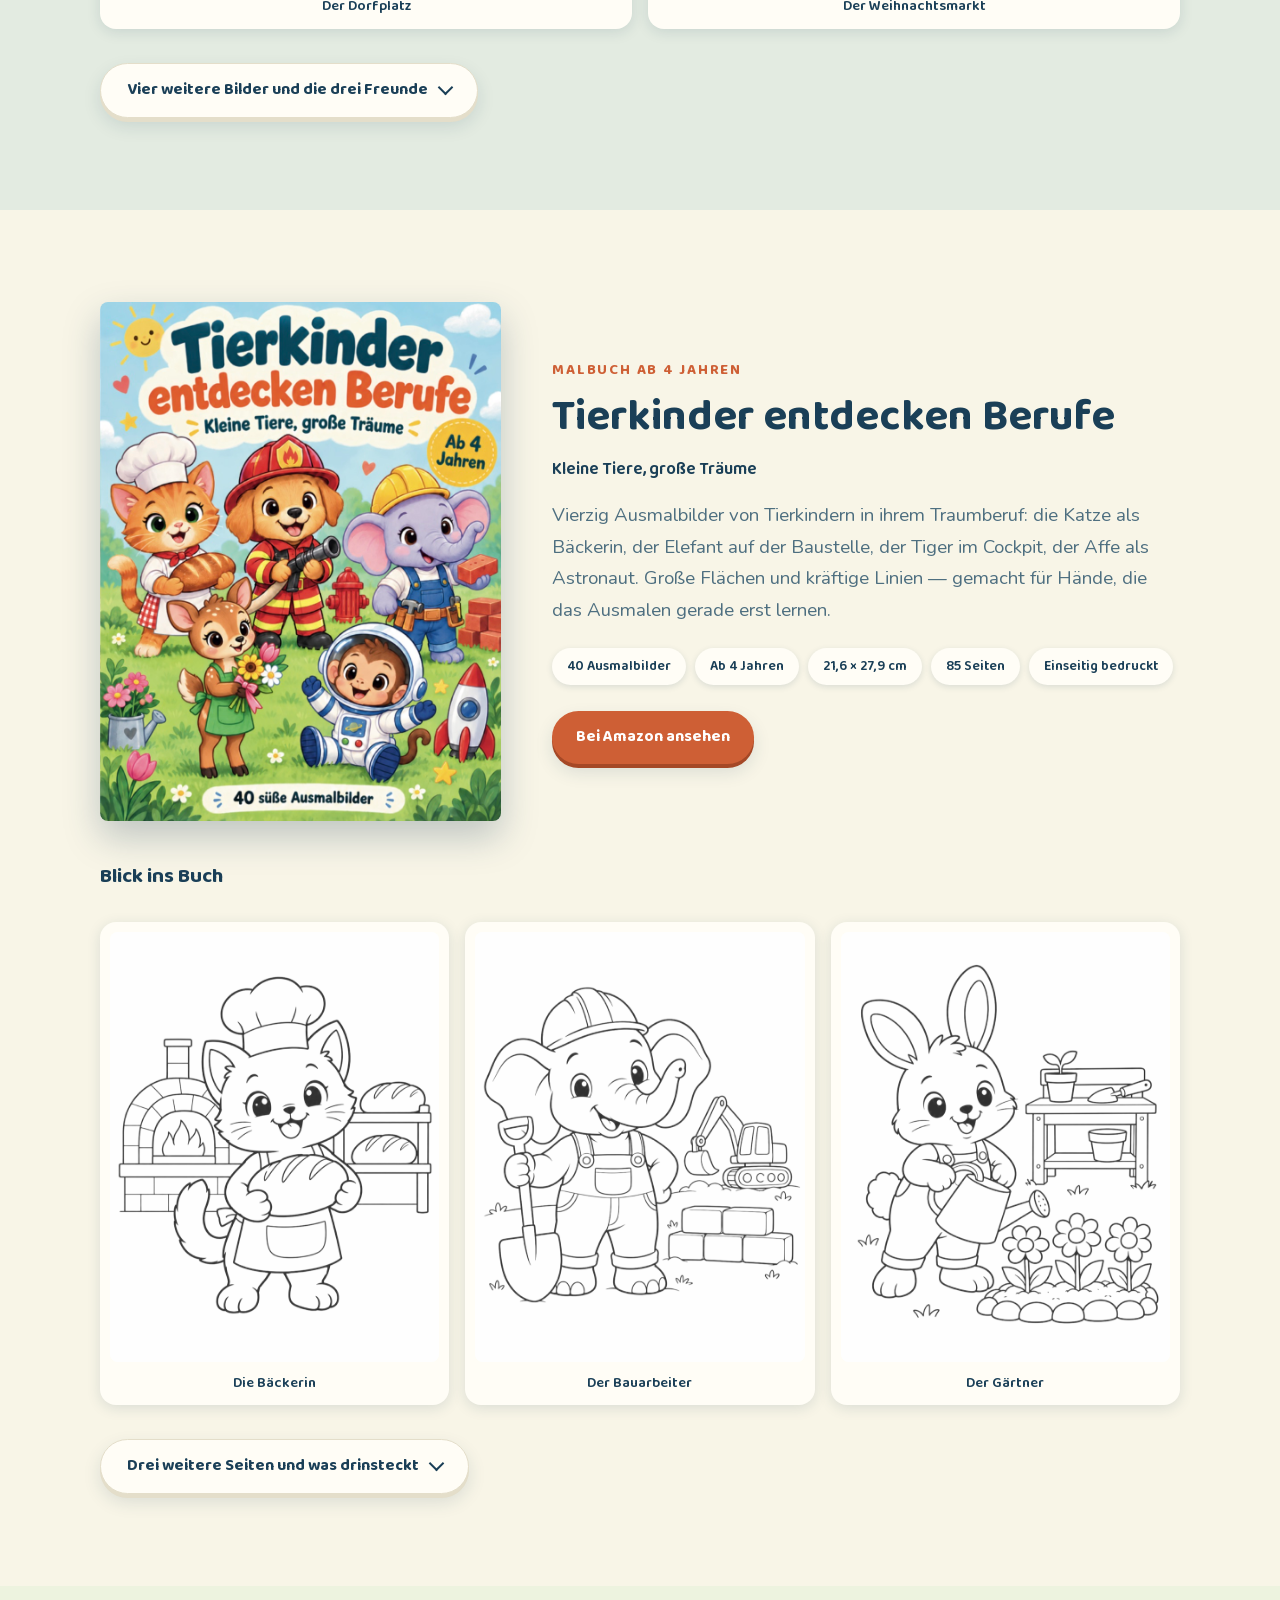
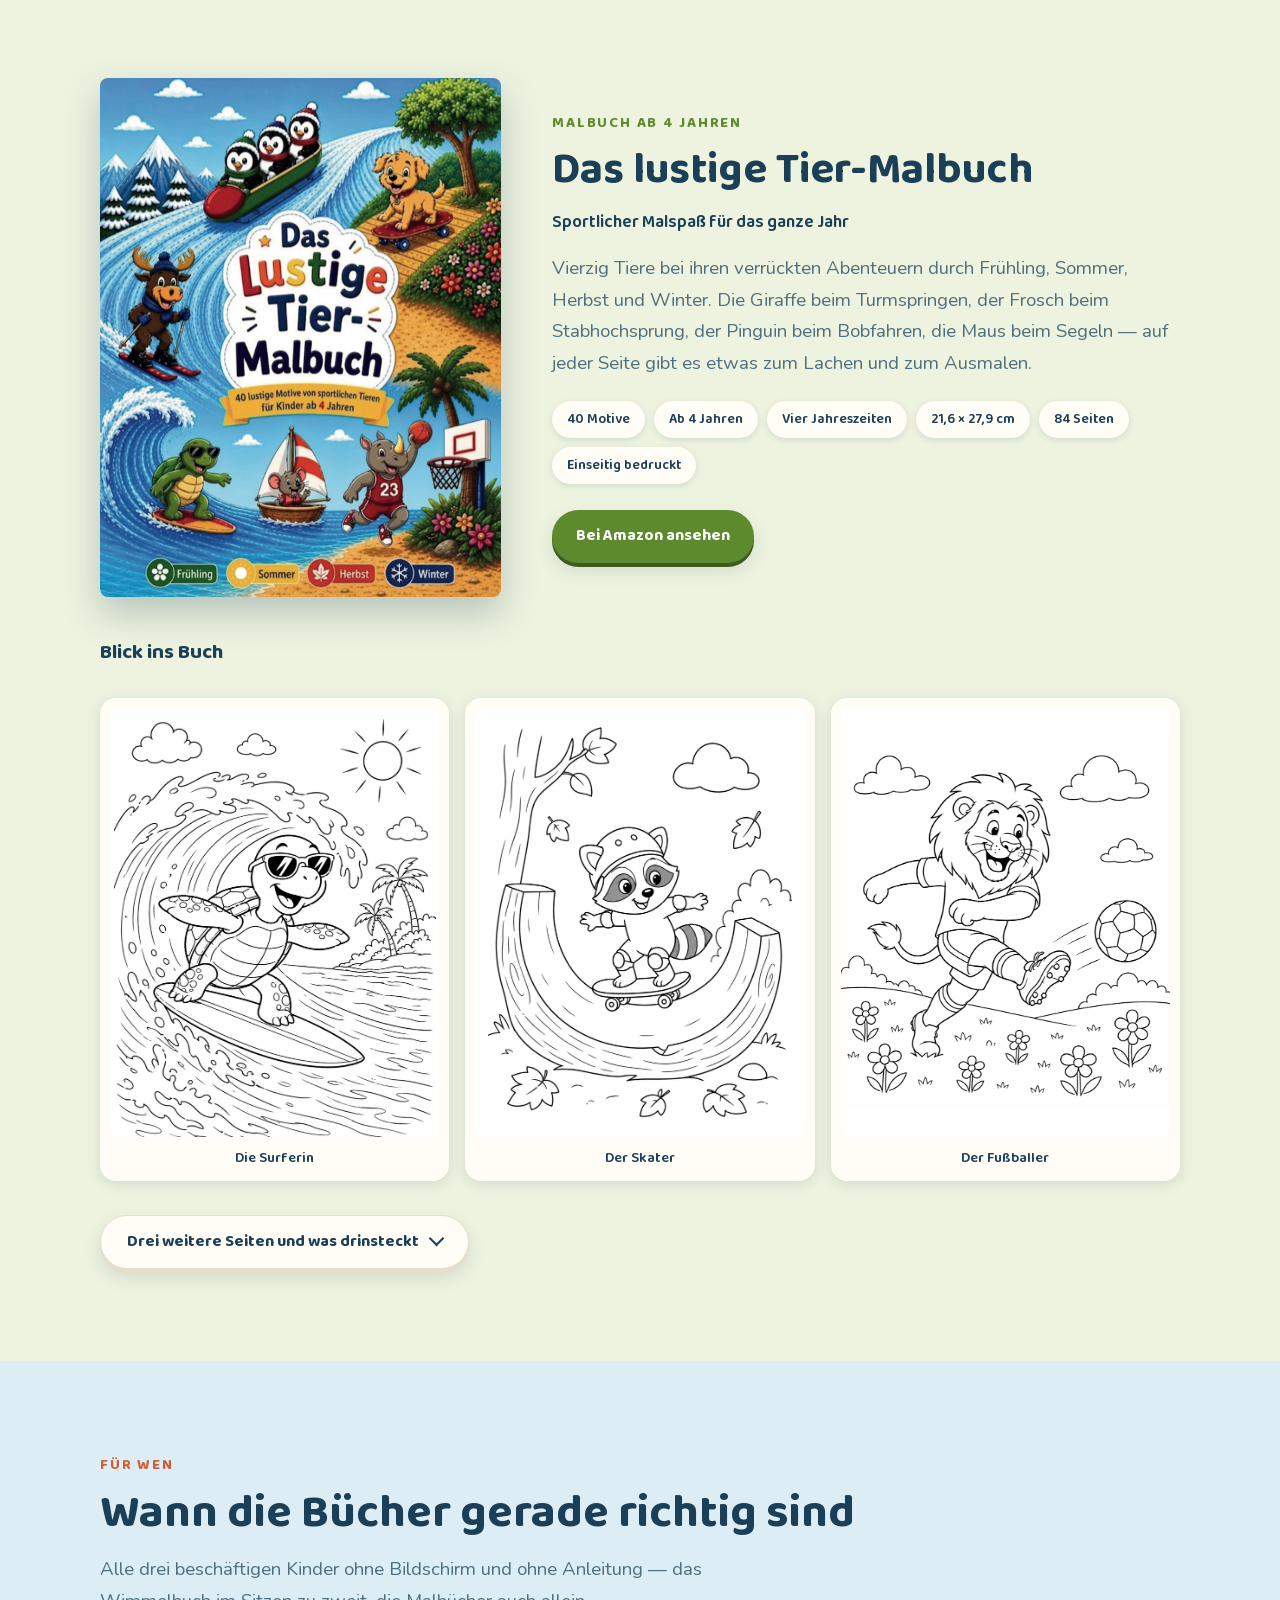
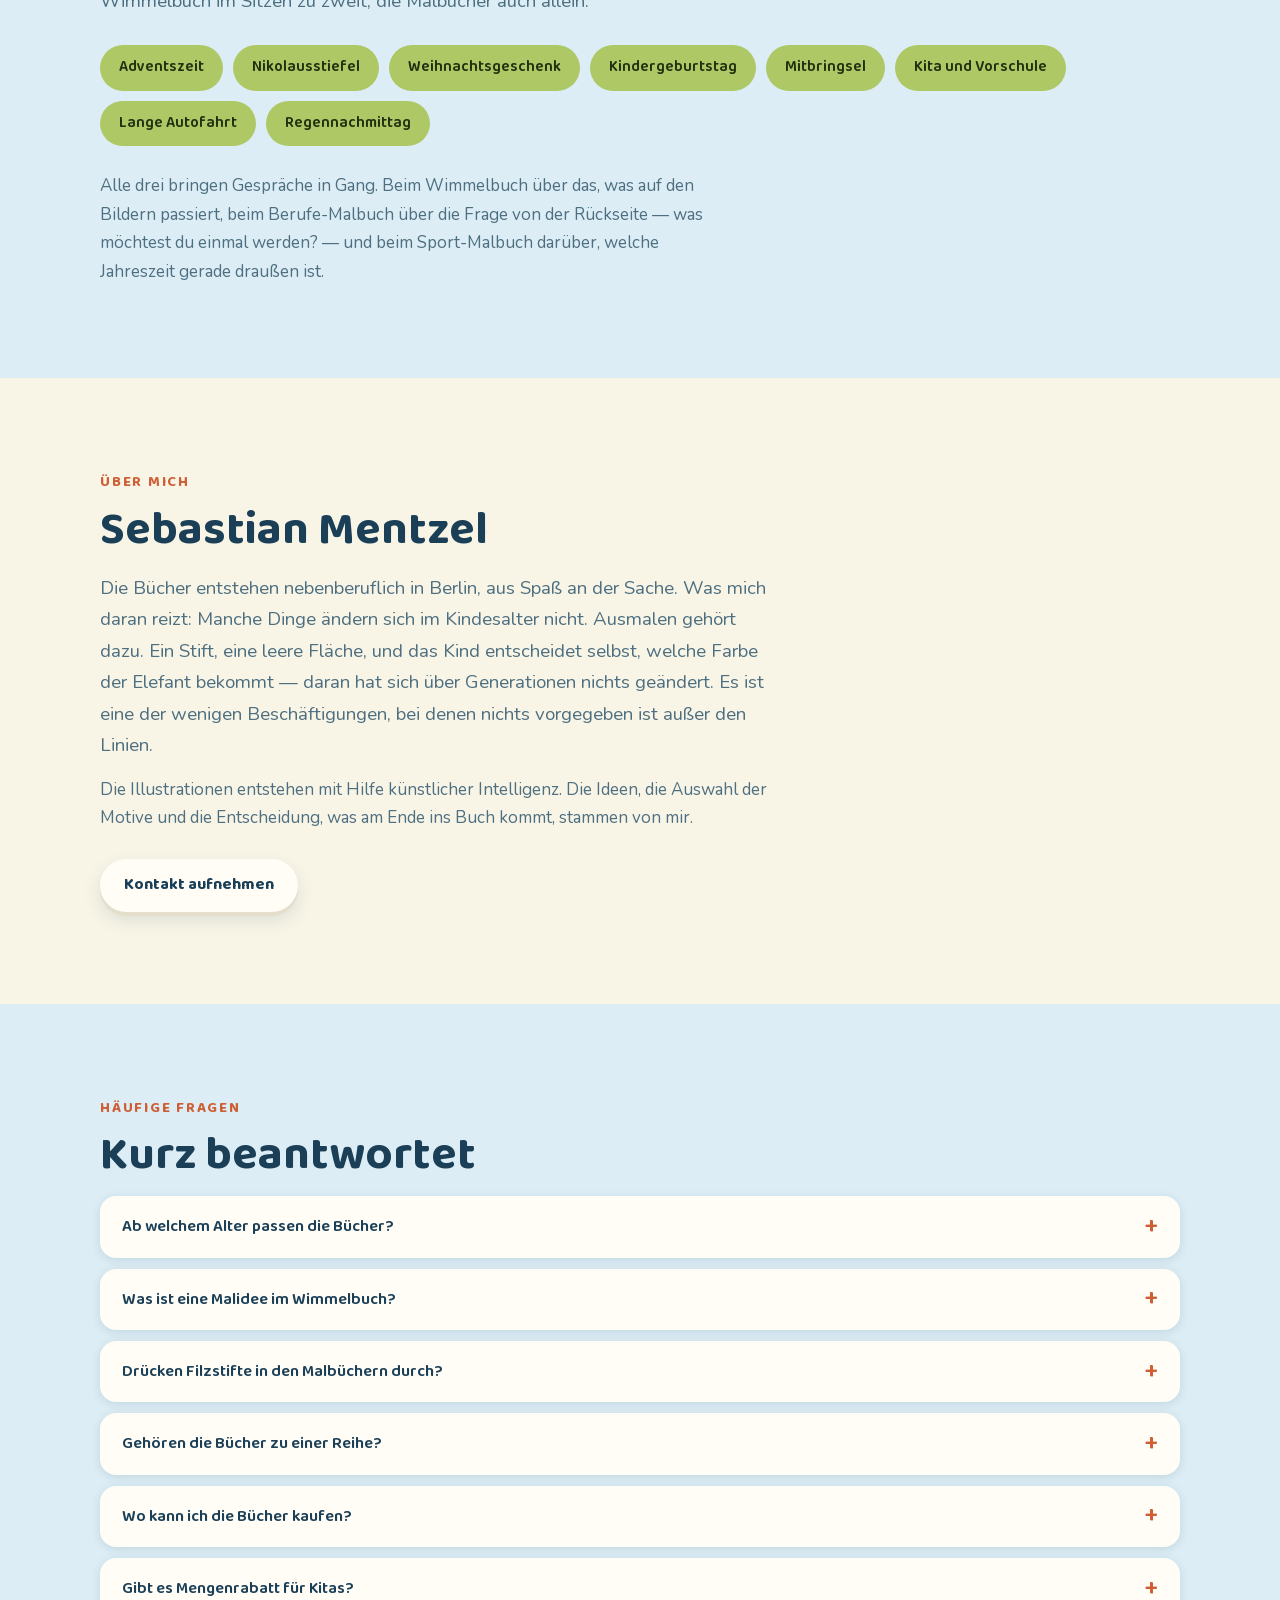
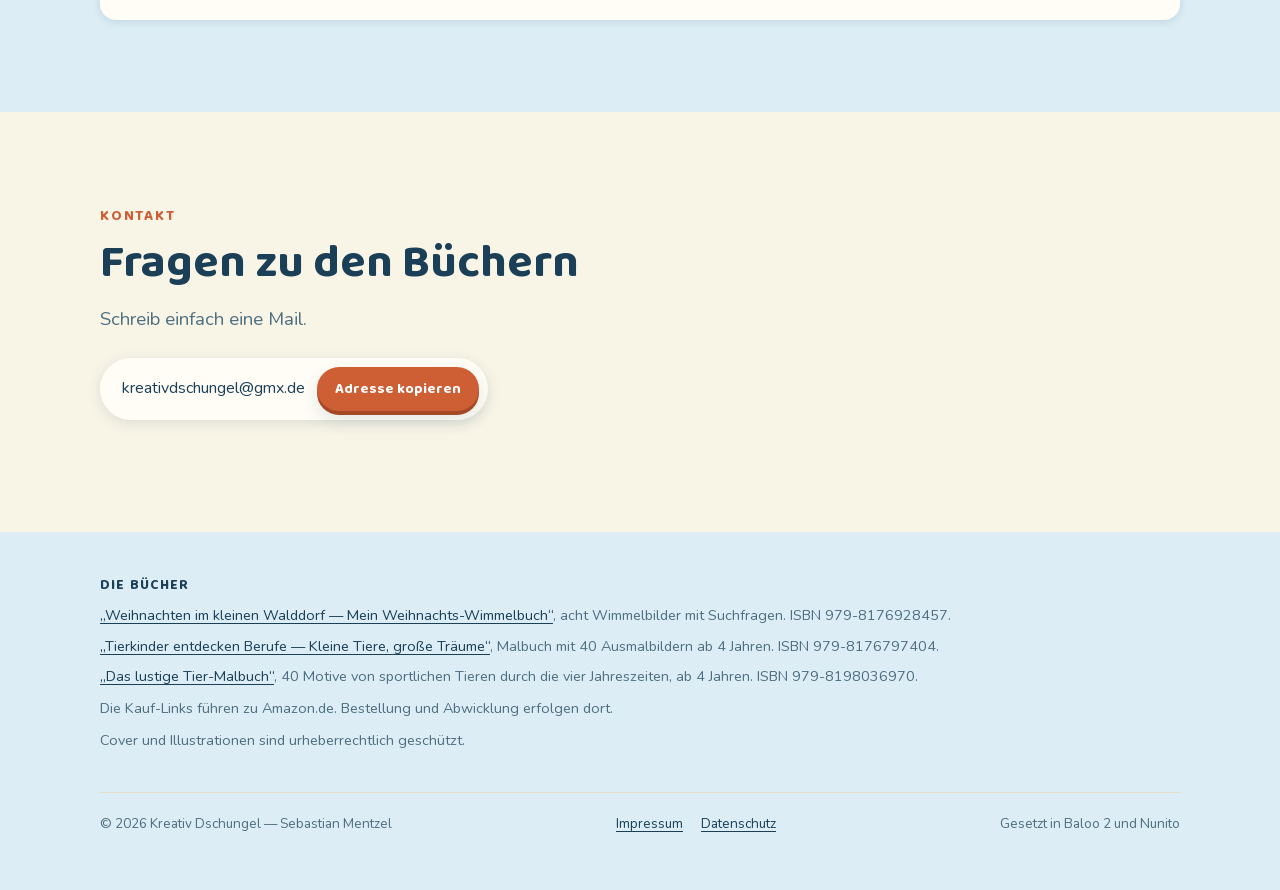
==== commit 268b5aa2: "Buchtitel im Fussbereich auf die Produktabschnitte verlinken Die Auflistung unter Die Buecher stand " ====
--- a/index.html
+++ b/index.html
@@ -33,7 +33,7 @@
 <link rel="preload" href="fonts/nunito-latin.woff2" as="font" type="font/woff2" crossorigin>
 <link rel="stylesheet" href="schriften.css">
 
-<link rel="stylesheet" href="stil.css?v=20261118a">
+<link rel="stylesheet" href="stil.css?v=20261118b">
 </head>
 <body>
 
@@ -361,9 +361,9 @@
     <div class="recht">
       <div>
         <h3>Die Bücher</h3>
-        <p>„Weihnachten im kleinen Walddorf — Mein Weihnachts-Wimmelbuch“, acht Wimmelbilder mit Suchfragen. ISBN 979-8176928457.</p>
-        <p style="margin-top:6px">„Tierkinder entdecken Berufe — Kleine Tiere, große Träume“, Malbuch mit 40 Ausmalbildern ab 4 Jahren. ISBN 979-8176797404.</p>
-        <p style="margin-top:6px">„Das lustige Tier-Malbuch“, 40 Motive von sportlichen Tieren durch die vier Jahreszeiten, ab 4 Jahren. ISBN 979-8198036970.</p>
+        <p><a href="#walddorf">„Weihnachten im kleinen Walddorf — Mein Weihnachts-Wimmelbuch“</a>, acht Wimmelbilder mit Suchfragen. ISBN 979-8176928457.</p>
+        <p style="margin-top:6px"><a href="#tierkinder">„Tierkinder entdecken Berufe — Kleine Tiere, große Träume“</a>, Malbuch mit 40 Ausmalbildern ab 4 Jahren. ISBN 979-8176797404.</p>
+        <p style="margin-top:6px"><a href="#tiermalbuch">„Das lustige Tier-Malbuch“</a>, 40 Motive von sportlichen Tieren durch die vier Jahreszeiten, ab 4 Jahren. ISBN 979-8198036970.</p>
         <p style="margin-top:8px">Die Kauf-Links führen zu Amazon.de. Bestellung und Abwicklung erfolgen dort.</p>
         <p style="margin-top:8px">Cover und Illustrationen sind urheberrechtlich geschützt.</p>
       </div>
--- a/stil.css
+++ b/stil.css
@@ -225,6 +225,9 @@
 .recht h3{font-family:var(--titel); font-size:.88rem; letter-spacing:.08em;
           text-transform:uppercase; color:var(--tief); margin-bottom:10px}
 .recht p{margin-bottom:6px}
+.recht a{color:var(--tief); text-decoration:underline; text-underline-offset:3px;
+          text-decoration-thickness:1px}
+.recht a:hover{text-decoration-thickness:2px}
 .abspann{margin-top:34px; padding-top:20px; border-top:1px solid var(--linie);
          display:flex; flex-wrap:wrap; gap:12px; justify-content:space-between; font-size:.84rem}
 
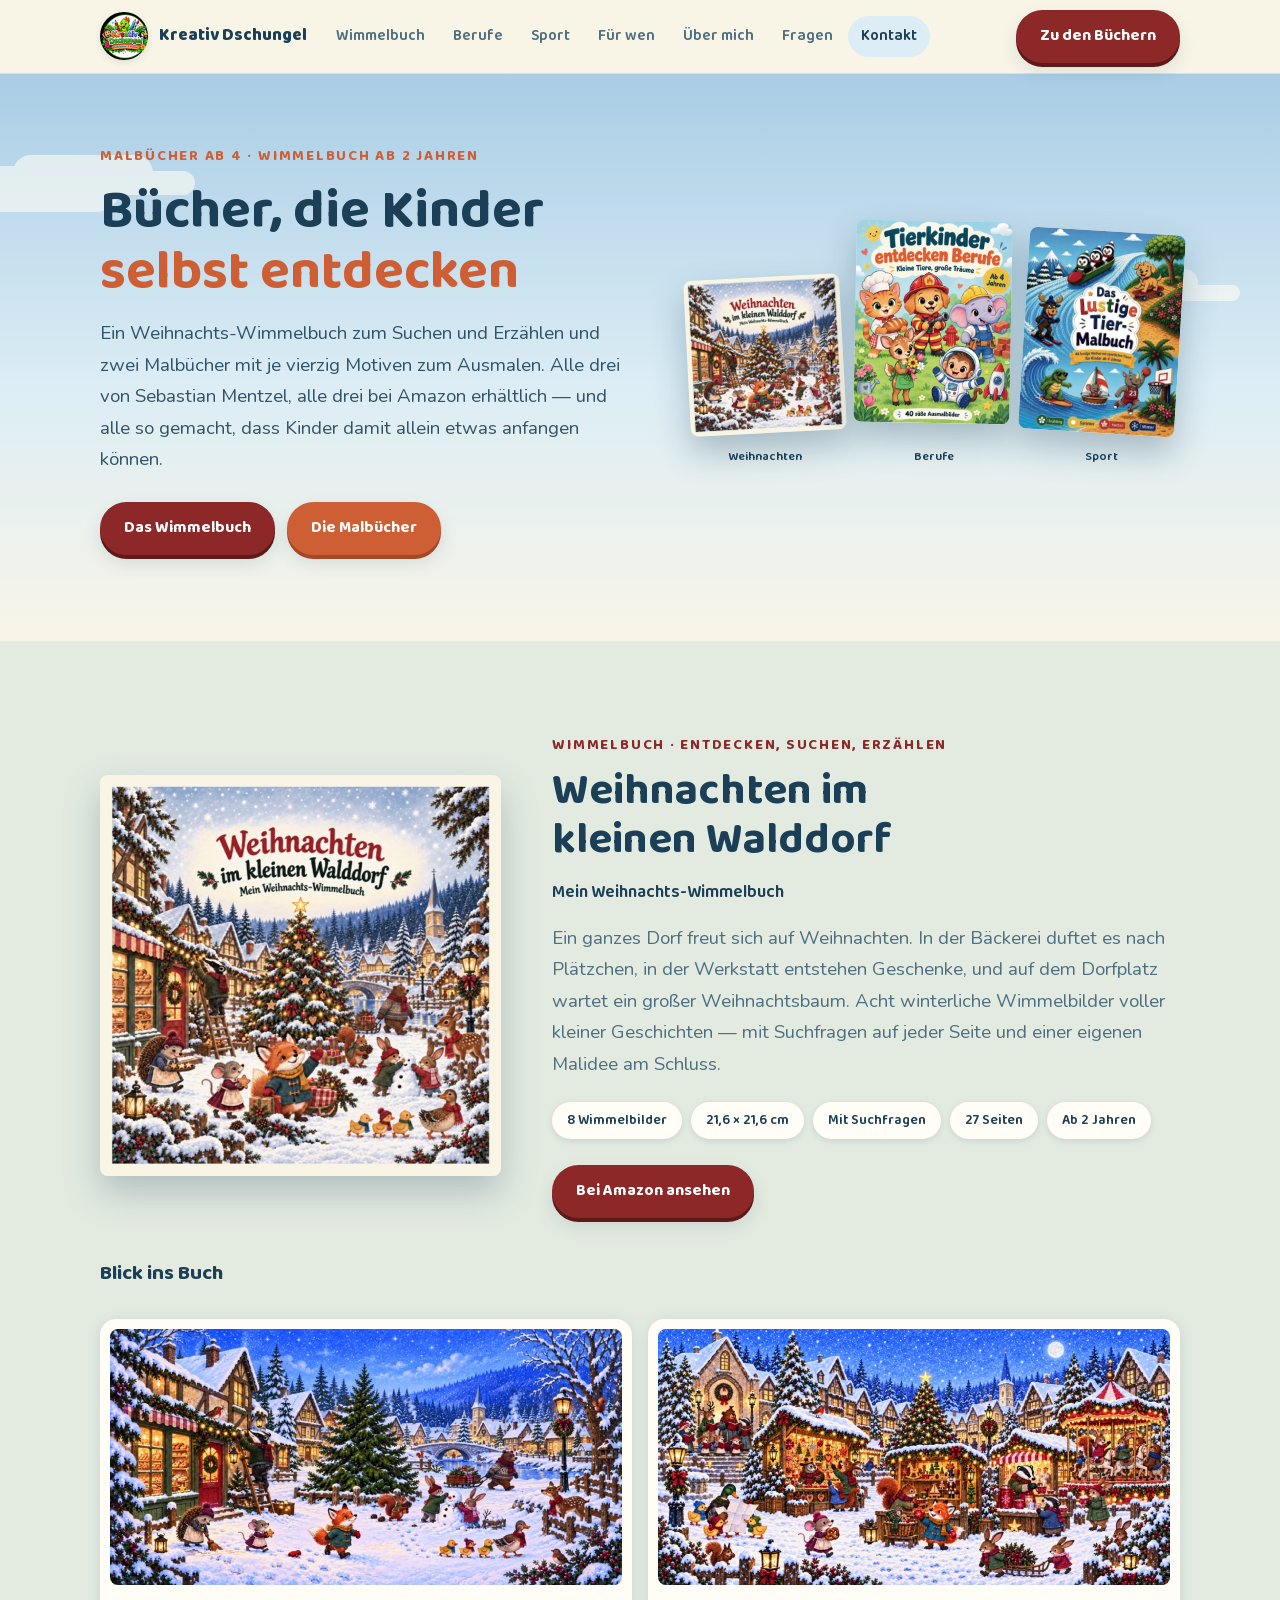
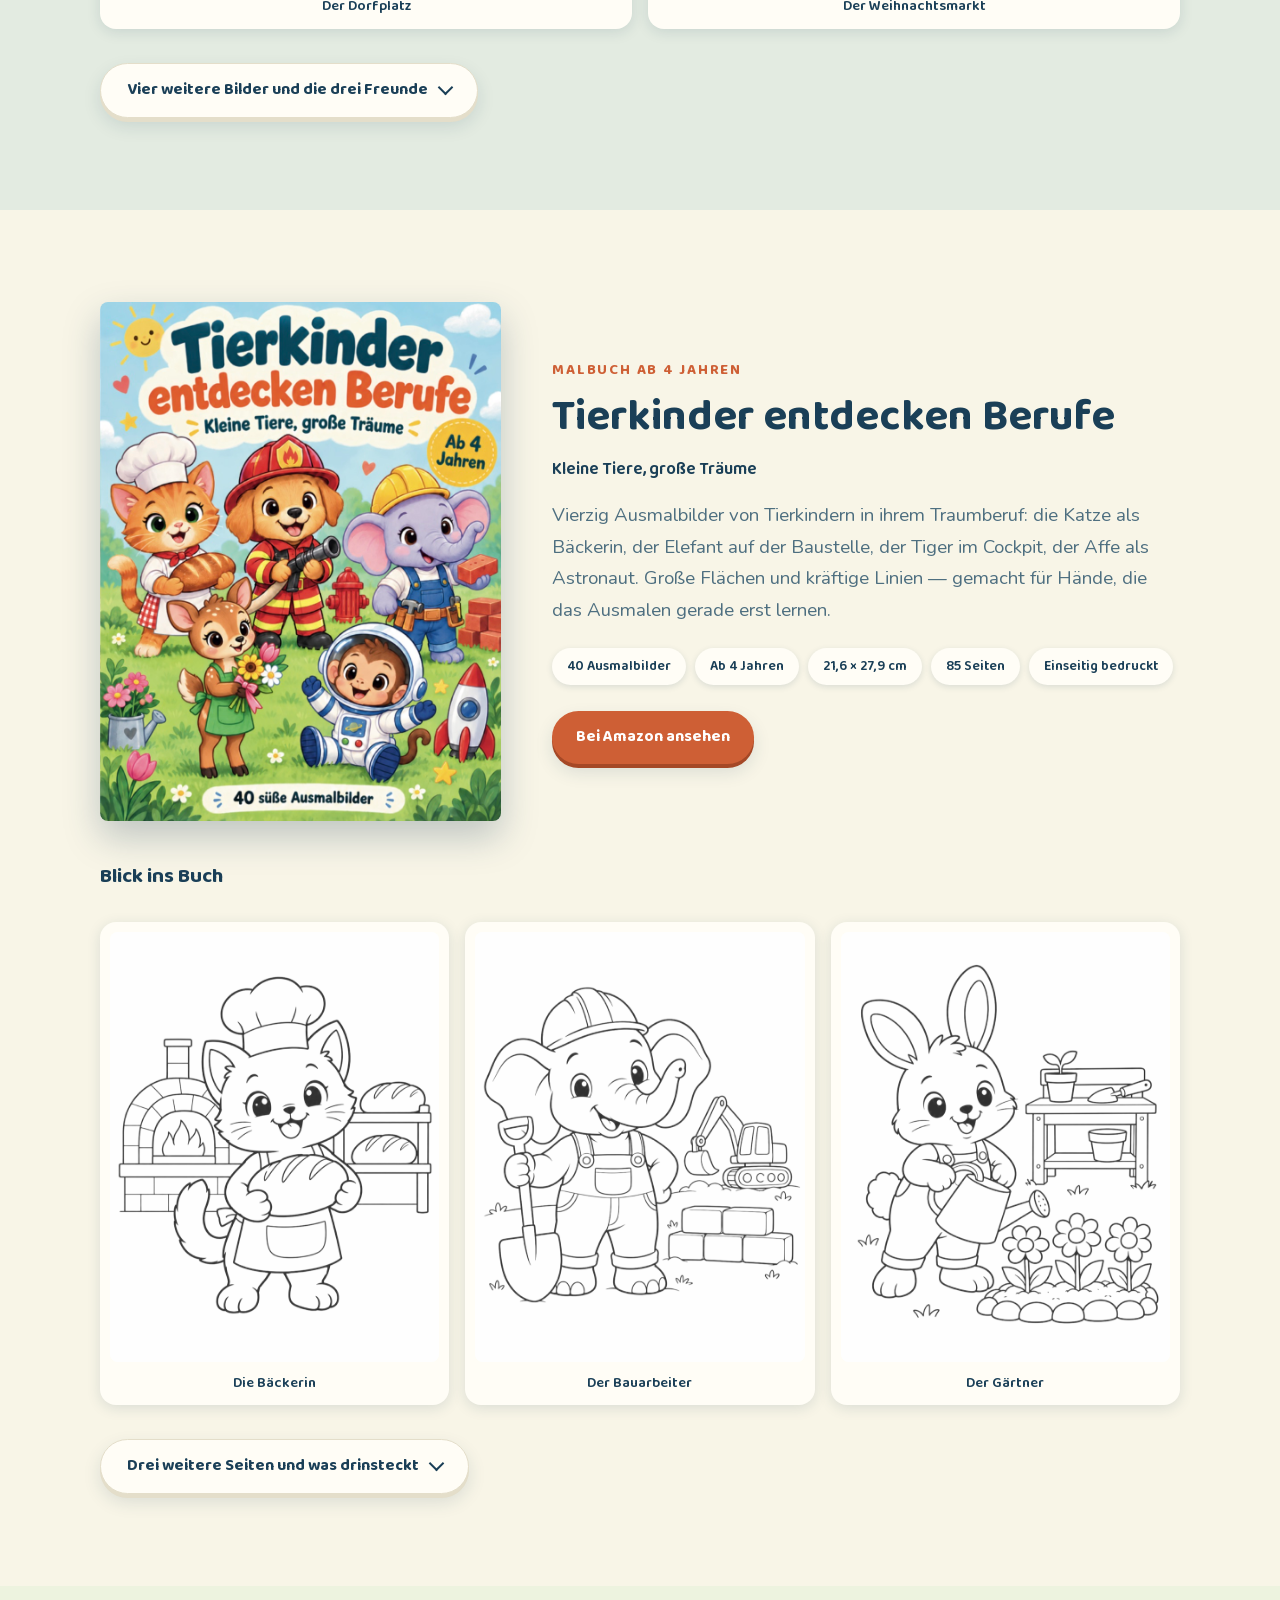
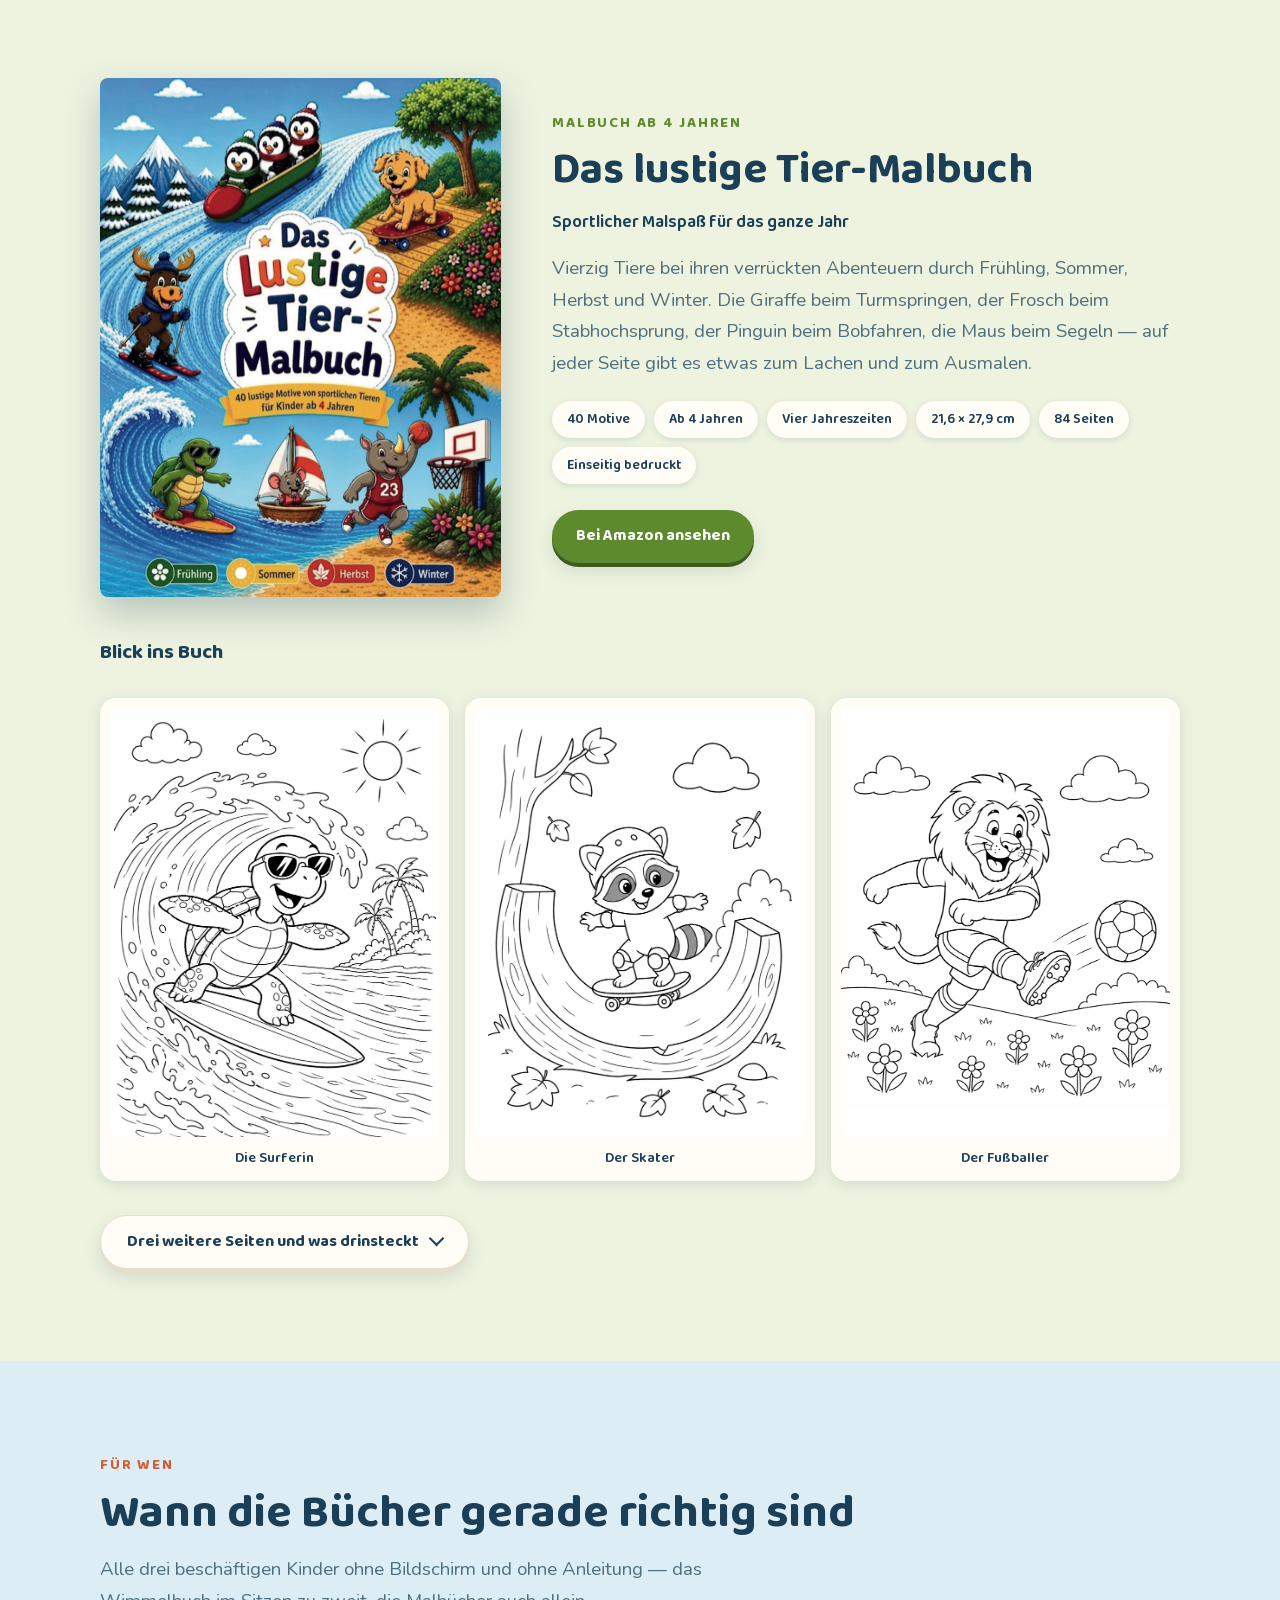
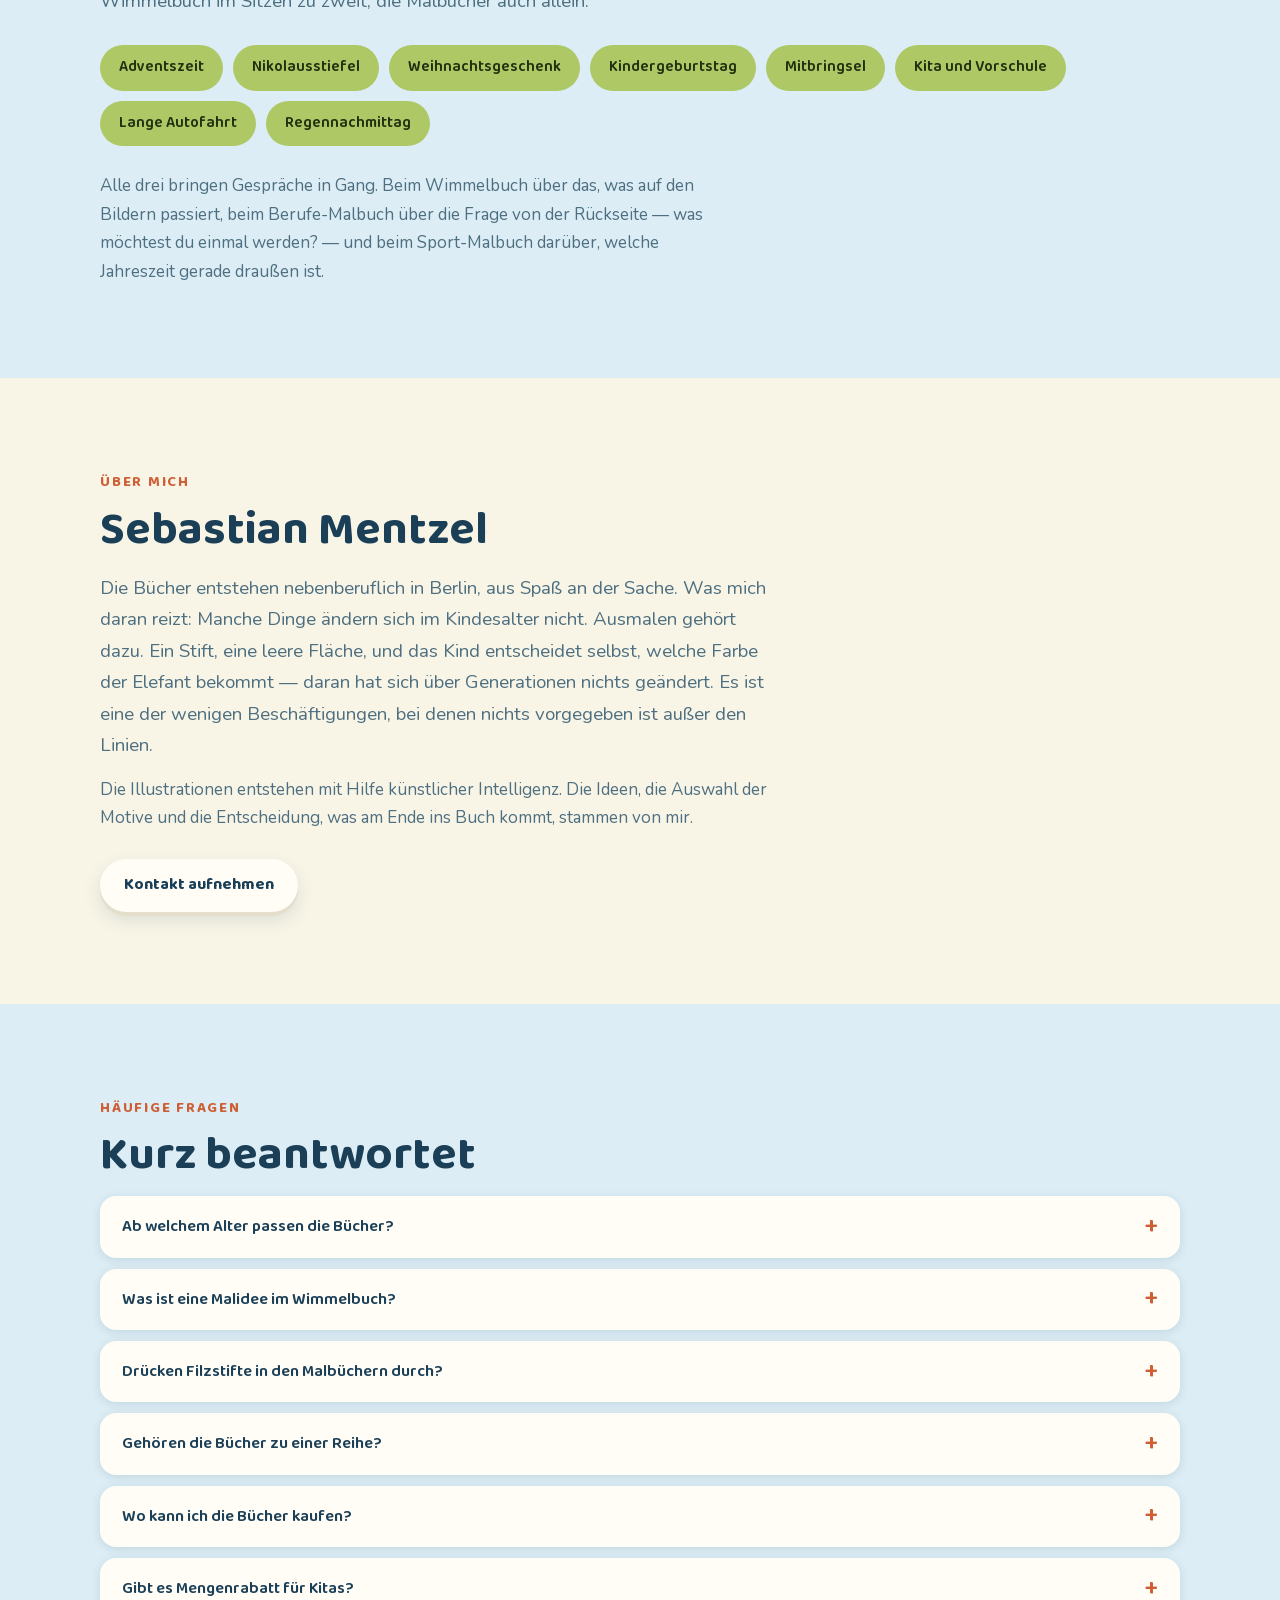
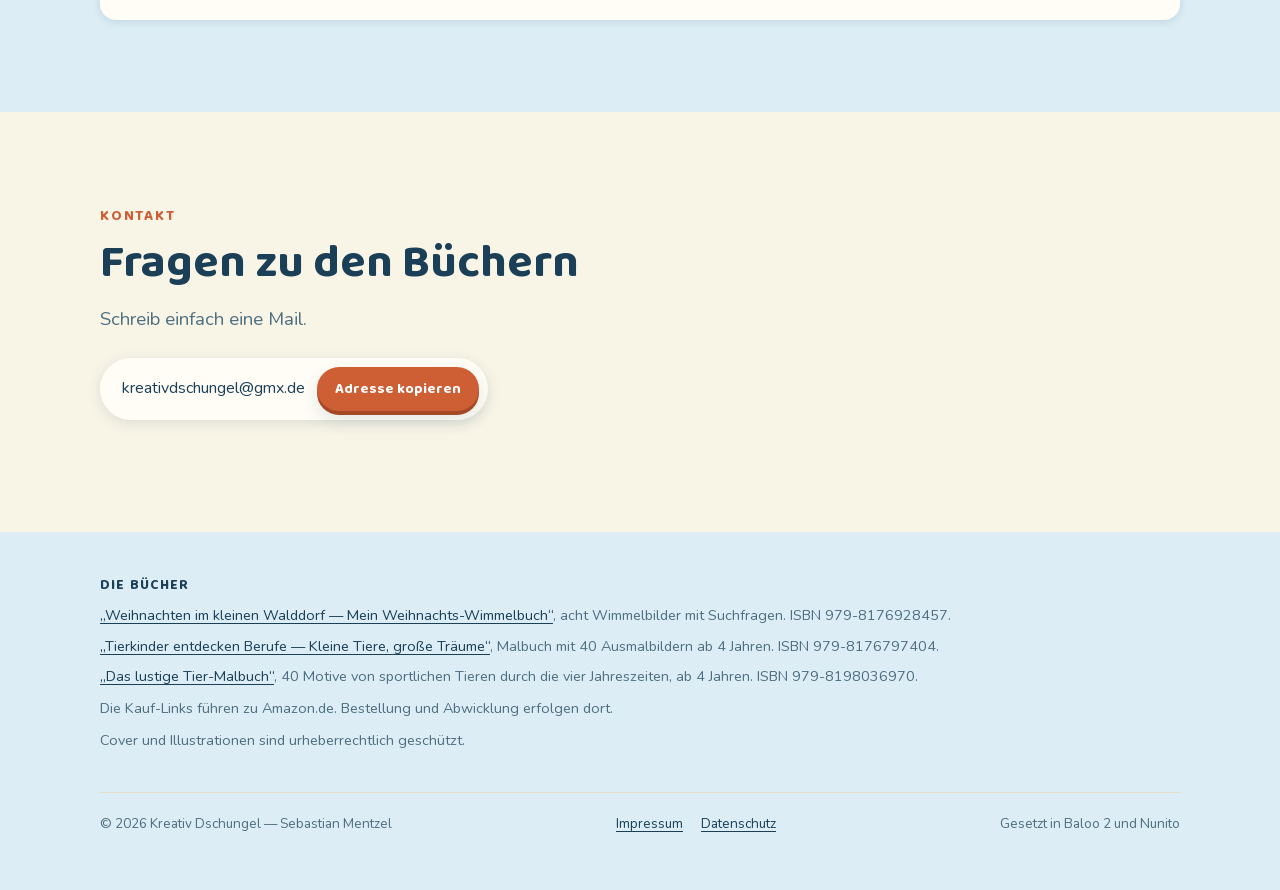
==== commit 0ba35013: "Logo in Anzeigegroesse ausliefern Das Logo wird mit 48 Pixeln dargestellt, lag aber als 300x300 bei " ====
--- a/index.html
+++ b/index.html
@@ -33,14 +33,14 @@
 <link rel="preload" href="fonts/nunito-latin.woff2" as="font" type="font/woff2" crossorigin>
 <link rel="stylesheet" href="schriften.css">
 
-<link rel="stylesheet" href="stil.css?v=20261118b">
+<link rel="stylesheet" href="stil.css?v=20261118f">
 </head>
 <body>
 
 <header class="site">
   <div class="wrap bar">
     <a class="marke" href="#oben">
-      <img src="bilder/logo.png" alt="" width="48" height="48">
+      <img src="bilder/logo-klein.png" alt="" width="48" height="48">
       <span>Kreativ Dschungel</span>
     </a>
     <nav class="haupt" aria-label="Hauptnavigation">
--- a/stil.css
+++ b/stil.css
@@ -97,6 +97,20 @@
 .knopf.klein{padding:10px 18px; font-size:.9rem}
 a:focus-visible,button:focus-visible,summary:focus-visible{outline:3px solid var(--orange); outline-offset:3px}
 .bar .knopf{flex:none}
+
+/* Auf schmalen Schirmen reicht die Breite nicht fuer Marke, sieben Links und
+   Knopf in einer Zeile — sichtbar blieb nur ein angeschnittenes "Wimmelbuch".
+   Die Navigation bekommt deshalb eine eigene Zeile ueber die volle Breite;
+   dort wirkt auch der Verlauf am rechten Rand wieder als Scroll-Hinweis. */
+@media (max-width:760px){
+  .bar{flex-wrap:wrap; row-gap:2px; padding-block:6px}
+  .marke{flex:1 1 auto}
+  .marke img{width:38px; height:38px}
+  .marke span{font-size:.98rem}
+  .bar .knopf{order:2; padding:10px 18px; font-size:.95rem}
+  nav.haupt{order:3; flex:1 0 100%; padding-bottom:2px}
+  nav.haupt a{padding:6px 10px; font-size:.9rem}
+}
 @media (max-width:860px){ .marke span{display:none} }
 
 /* ---------- Hero ---------- */
@@ -121,7 +135,10 @@
 .zweibuch a:nth-child(3) img{transform:rotate(3.5deg)}
 .zweibuch span{display:block; font-family:var(--titel); font-weight:600; font-size:.76rem;
                text-align:center; margin-top:14px; color:var(--tief)}
-@media (max-width:820px){ .hero-raster{grid-template-columns:1fr} }
+/* Einspaltig braucht es mehr Luft, als der Zahlenwert vermuten laesst: Das
+   mittlere Cover ist 10 Pixel nach oben versetzt und der Knopfschatten ragt
+   6 Pixel nach unten — beides frisst den Abstand optisch wieder auf. */
+@media (max-width:820px){ .hero-raster{grid-template-columns:1fr; gap:clamp(56px,14vw,76px)} }
 
 /* ---------- Buchkapitel ---------- */
 .buch{padding-block:clamp(54px,8vw,92px)}
@@ -171,6 +188,11 @@
           background:var(--papier); border-radius:99px; padding:9px 9px 9px 22px;
           width:fit-content; max-width:100%; box-shadow:0 3px 14px var(--schatten)}
 .postfach code{font-family:var(--text); font-size:1rem; user-select:all; word-break:break-all}
+@media (max-width:560px){
+  .postfach{display:block; width:100%; border-radius:var(--r-m); padding:16px; text-align:center}
+  .postfach code{display:block; font-size:1.05rem; line-height:1.4}
+  .postfach .knopf{display:flex; justify-content:center; width:100%; margin-top:13px}
+}
 
 details{background:var(--papier); border-radius:var(--r-m); margin-top:11px;
         overflow:hidden; box-shadow:0 2px 10px var(--schatten)}
